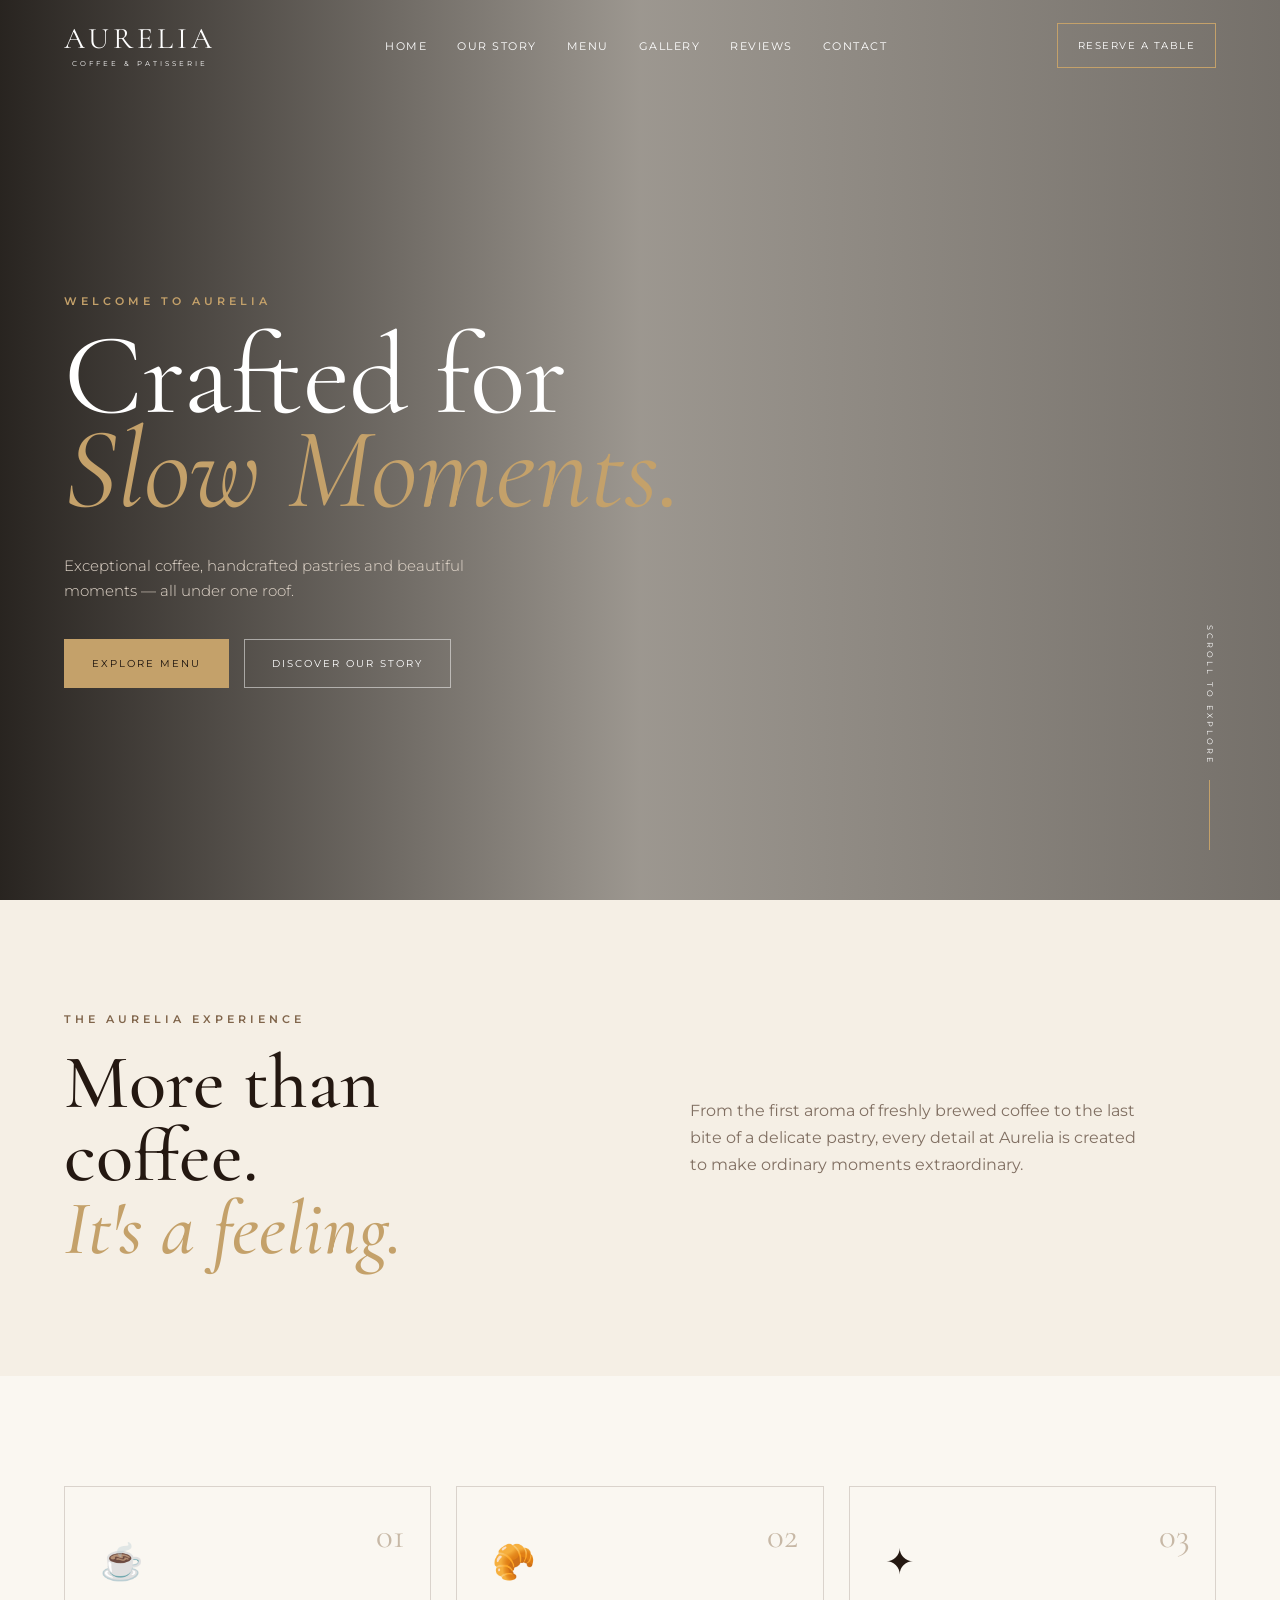
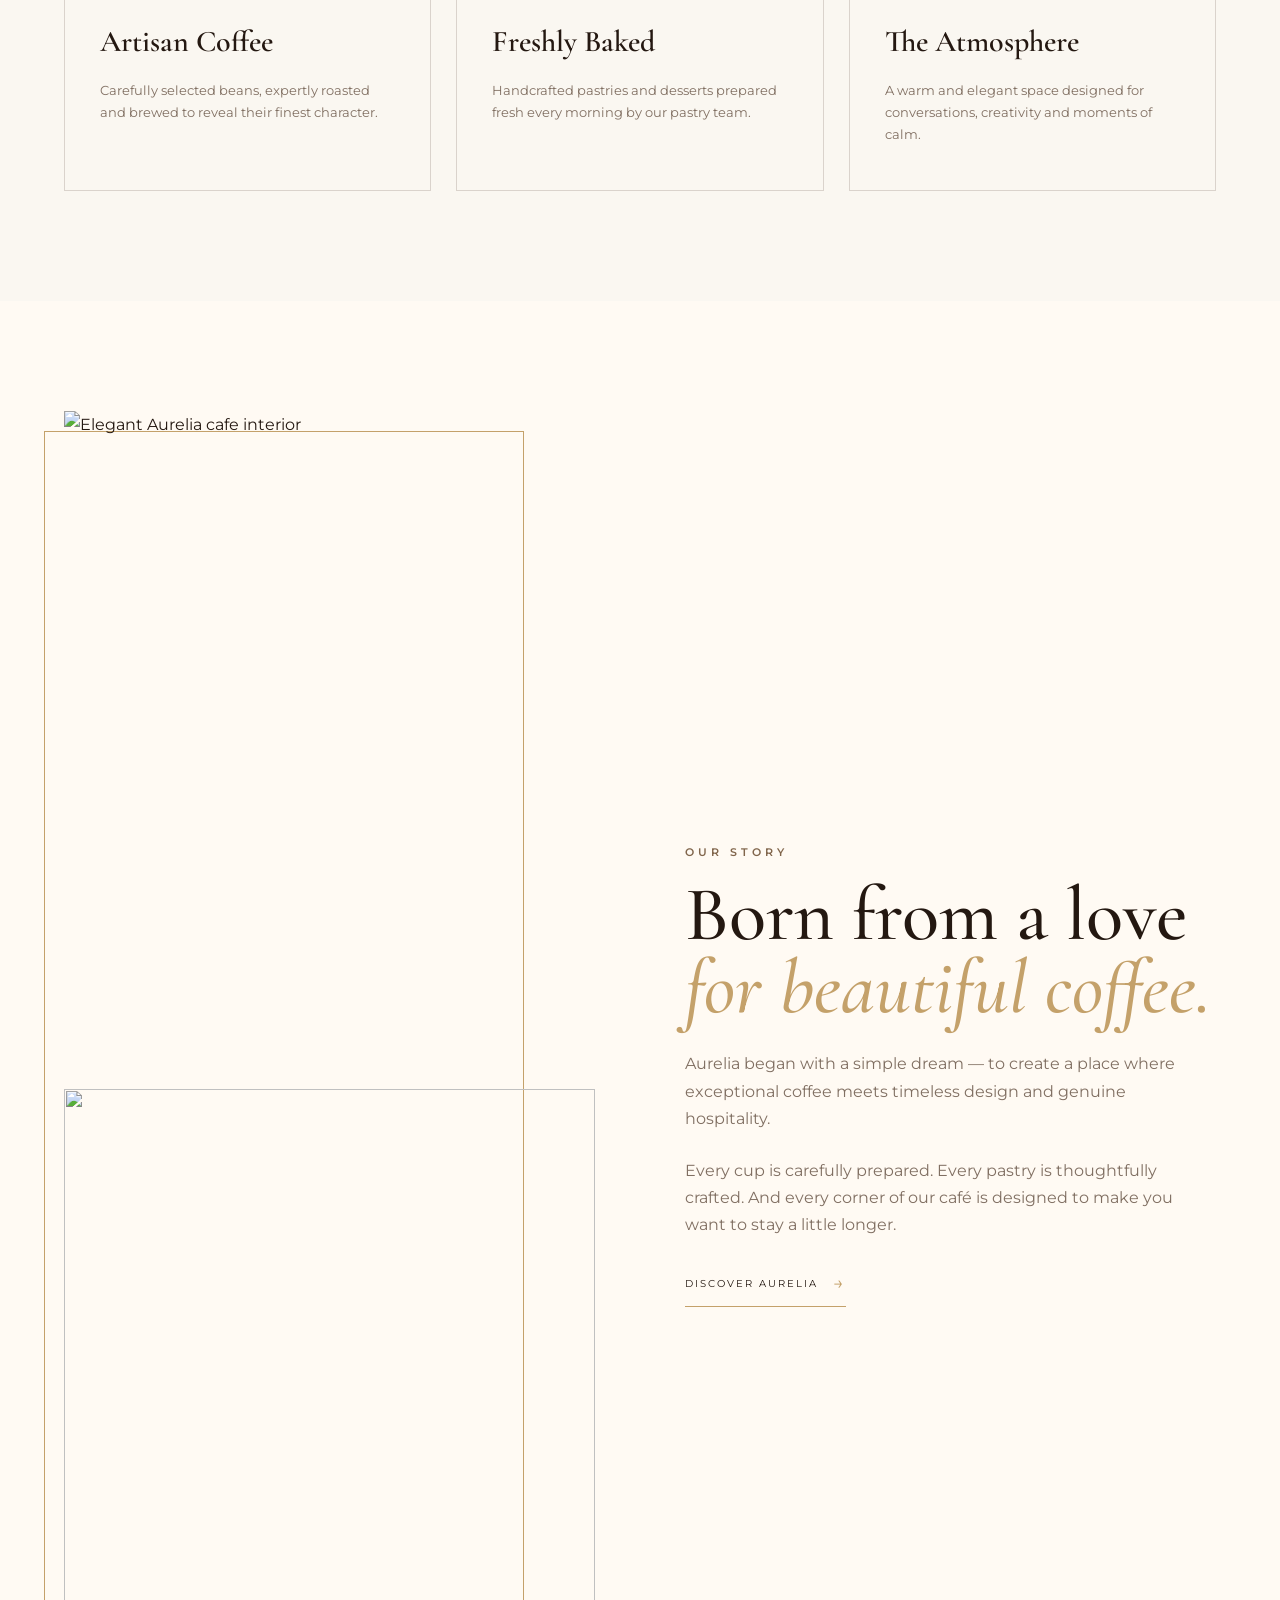
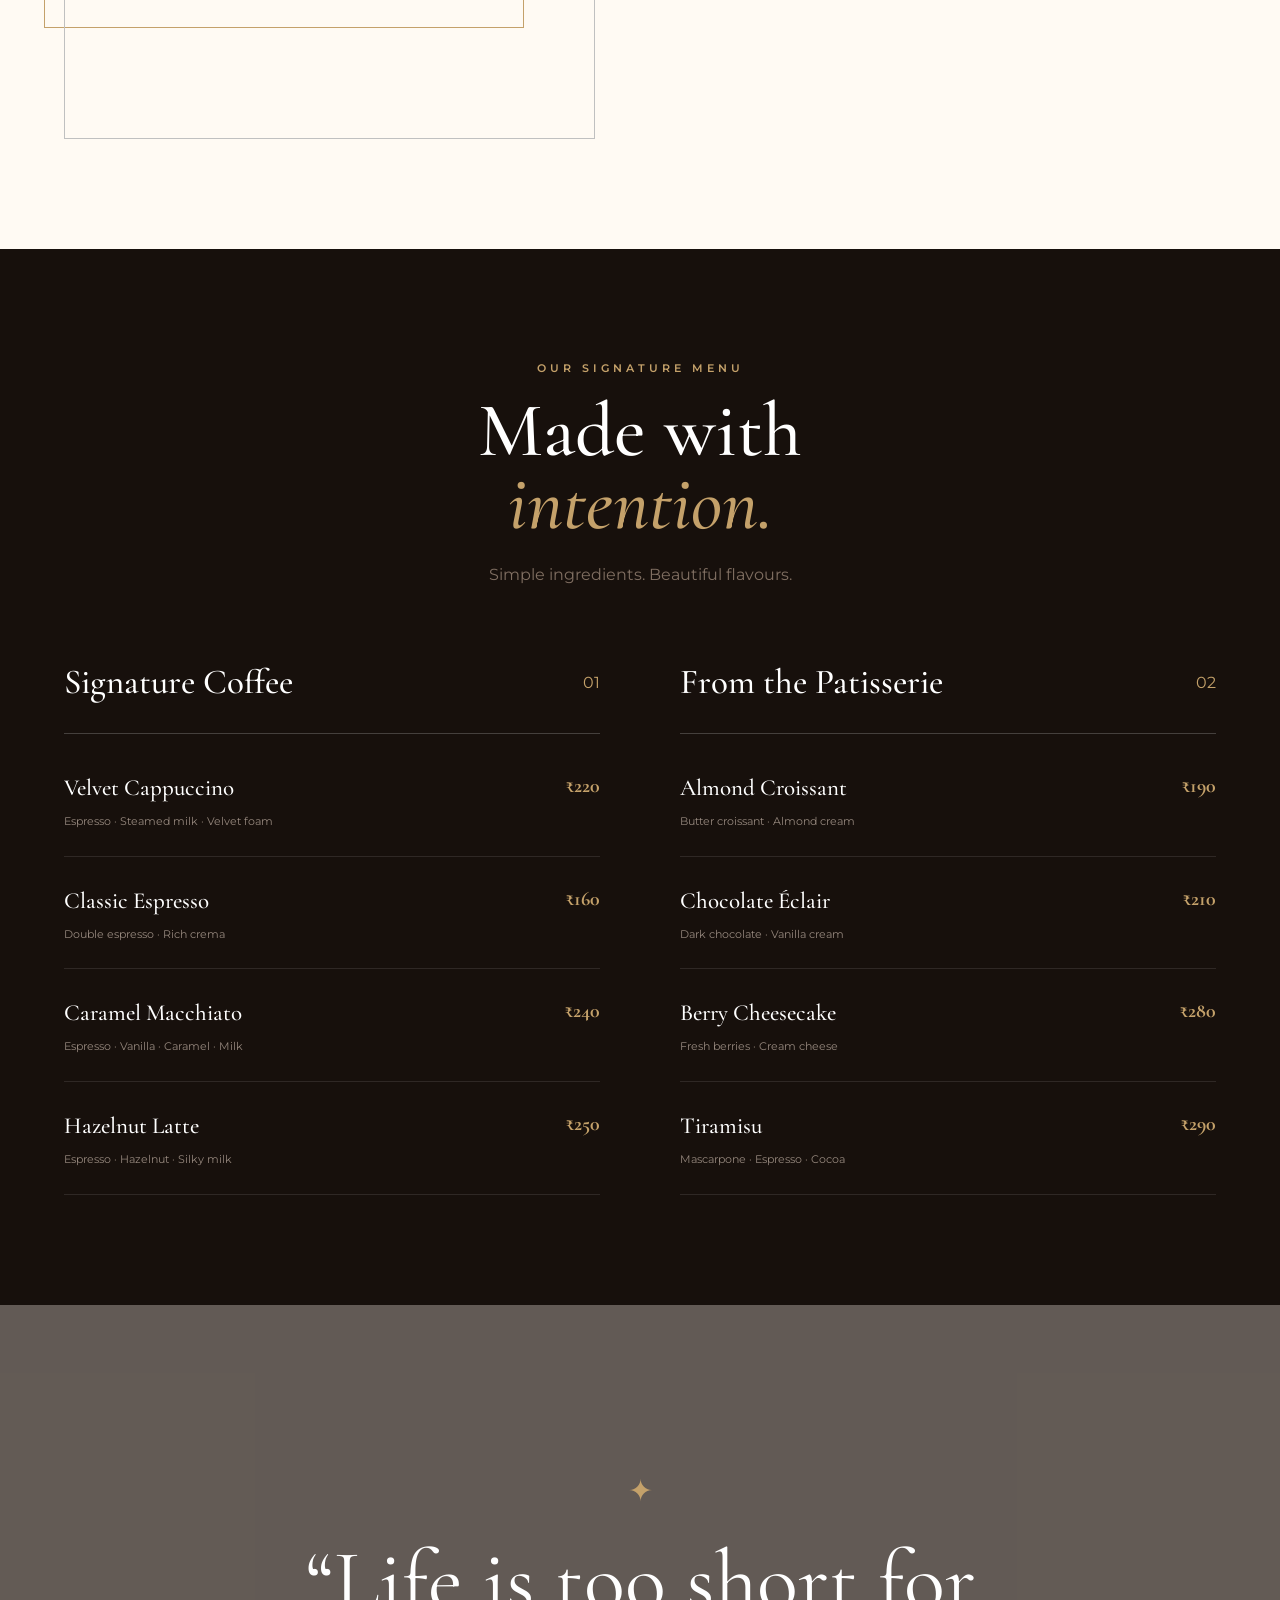
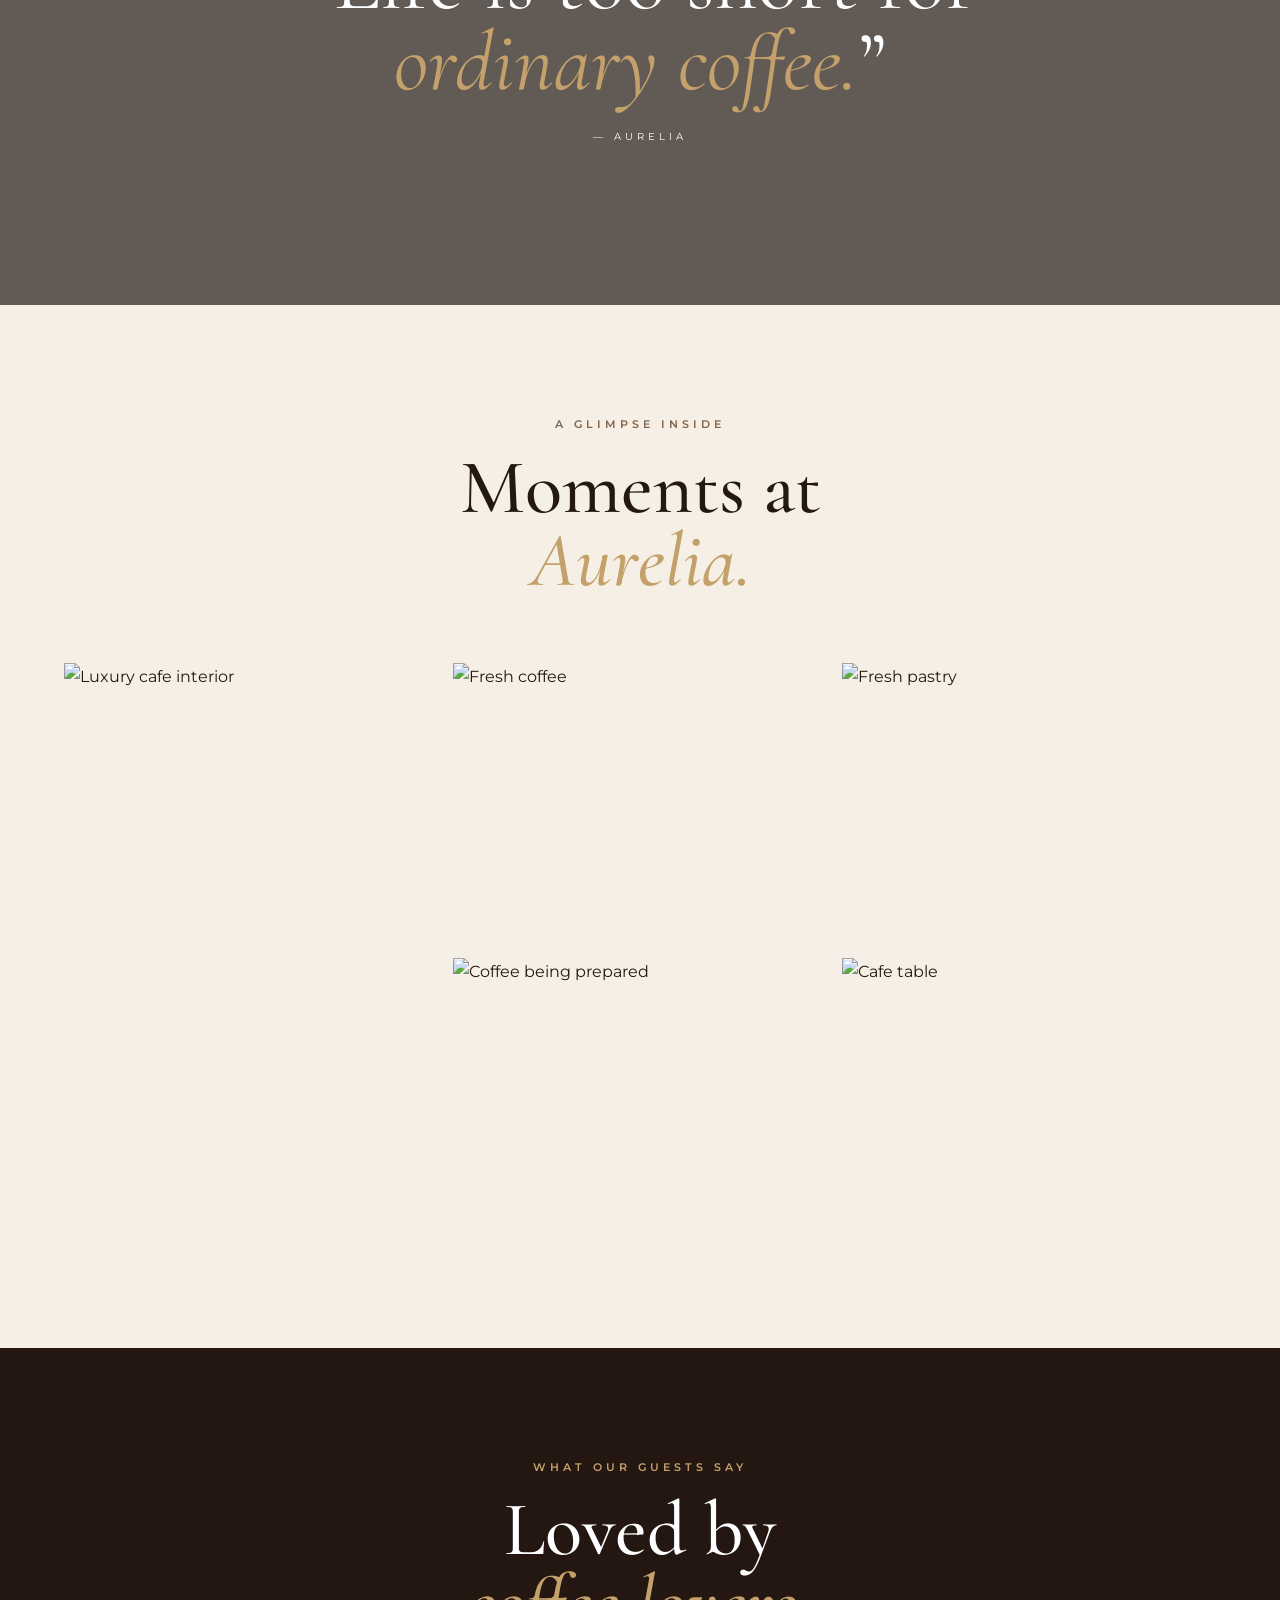
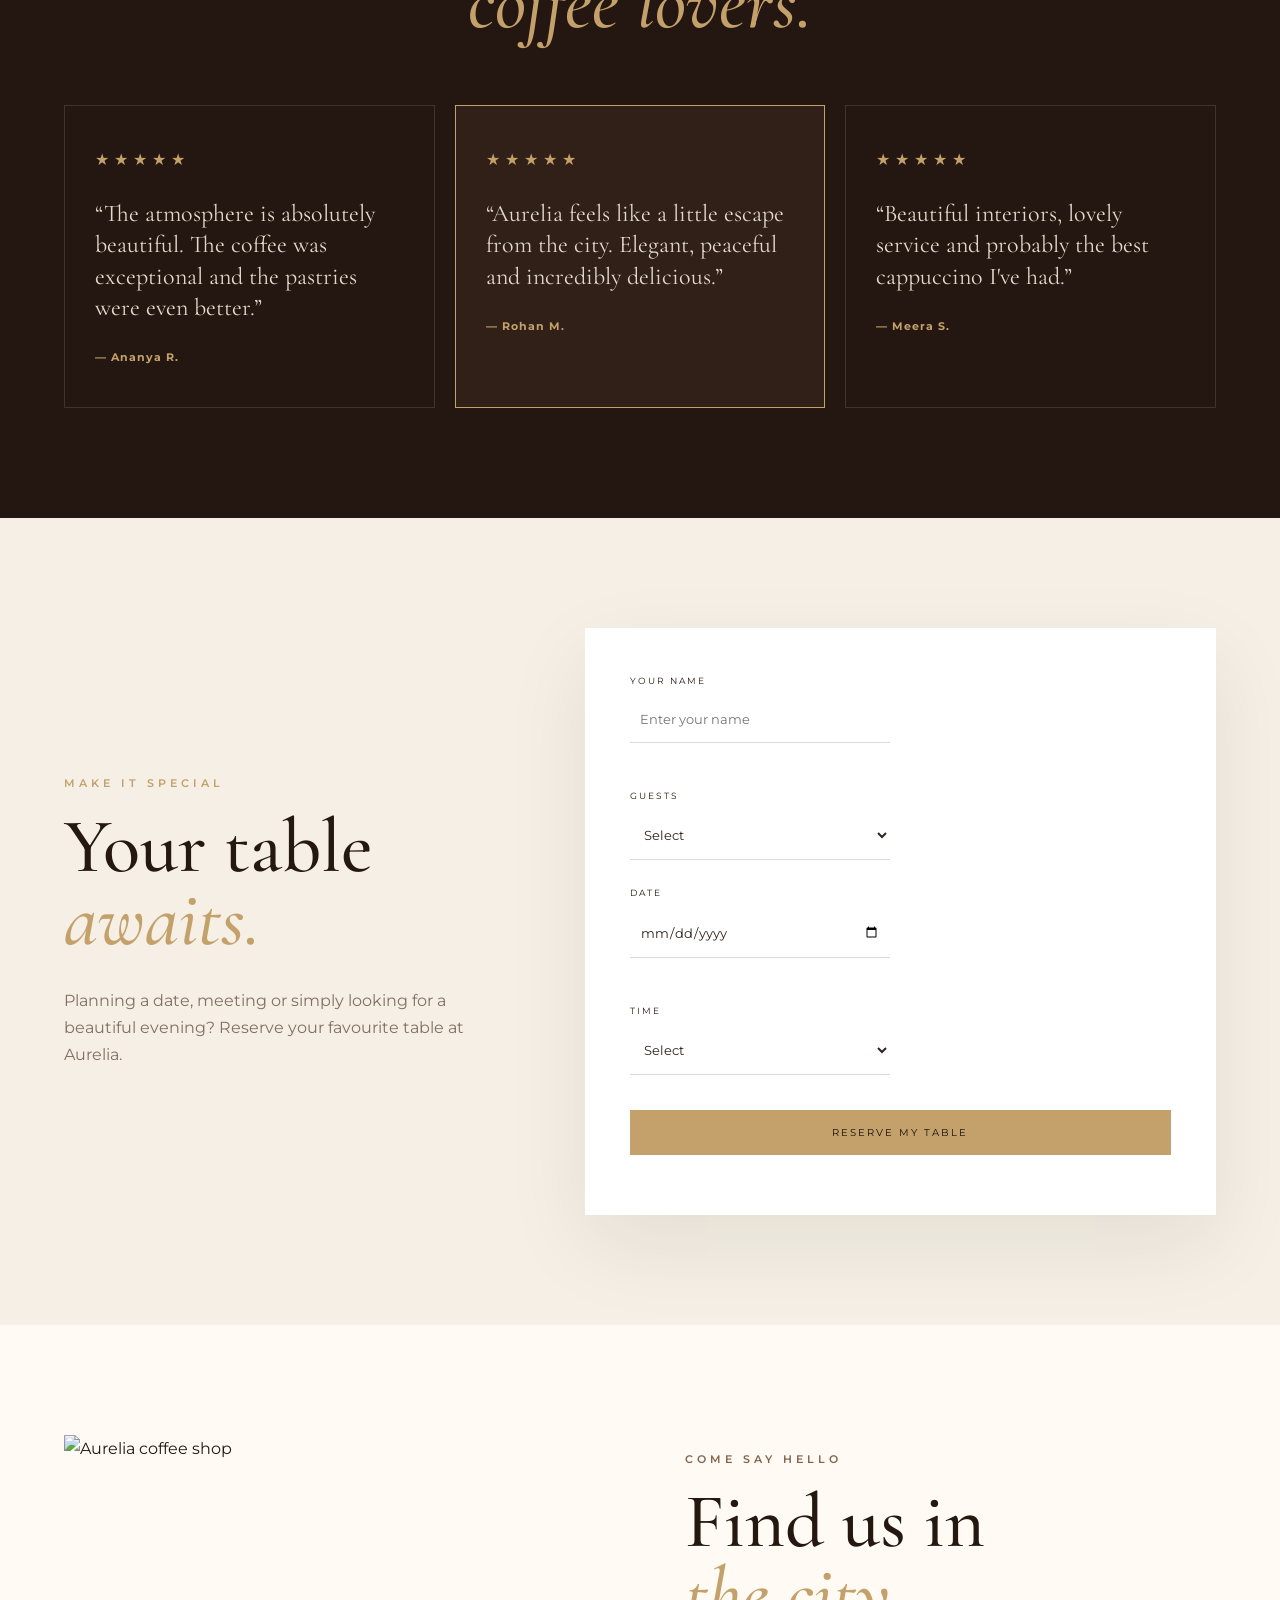
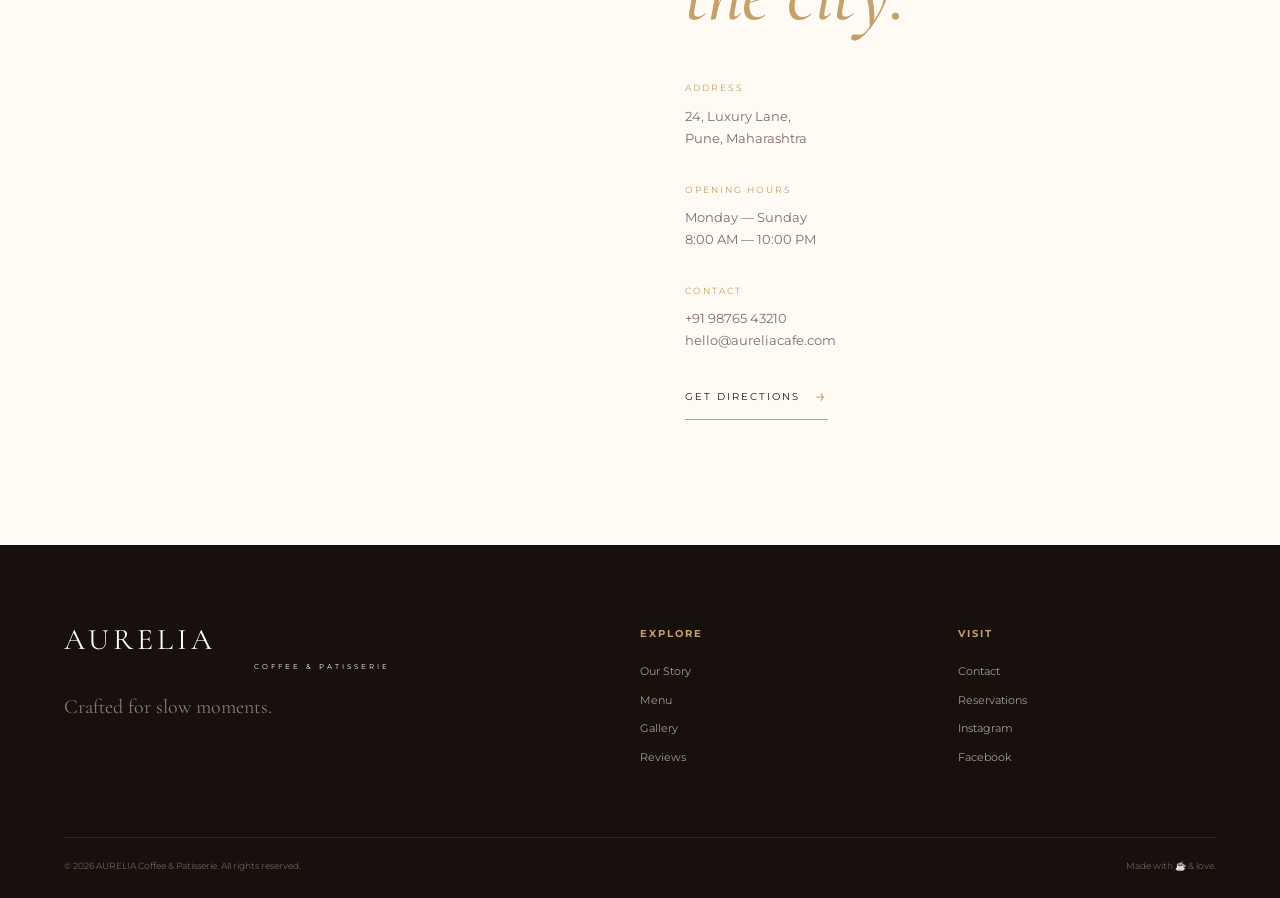
==== index.html @ b306f487 "Add files via upload" ====
<!DOCTYPE html>
<html lang="en">

<head>
    <meta charset="UTF-8">
    <meta name="viewport" content="width=device-width, initial-scale=1.0">

    <meta name="description"
        content="AURELIA Coffee & Patisserie - A luxurious destination for handcrafted coffee, pastries and unforgettable moments.">

    <title>AURELIA | Coffee & Patisserie</title>

    <!-- Google Fonts -->
    <link rel="preconnect" href="https://fonts.googleapis.com">
    <link rel="preconnect" href="https://fonts.gstatic.com" crossorigin>

    <link
        href="https://fonts.googleapis.com/css2?family=Cormorant+Garamond:wght@400;500;600;700&family=Montserrat:wght@300;400;500;600&display=swap"
        rel="stylesheet">

    <!-- CSS -->
    <link rel="stylesheet" href="style.css">
</head>

<body>

    <!-- ================= HEADER ================= -->

    <header class="header">

        <nav class="navbar container">

            <a href="#home" class="logo">
                AURELIA
                <span>COFFEE & PATISSERIE</span>
            </a>

            <button class="menu-toggle" aria-label="Open navigation menu">
                <span></span>
                <span></span>
                <span></span>
            </button>

            <ul class="nav-links">
                <li><a href="#home">Home</a></li>
                <li><a href="#about">Our Story</a></li>
                <li><a href="#menu">Menu</a></li>
                <li><a href="#gallery">Gallery</a></li>
                <li><a href="#reviews">Reviews</a></li>
                <li><a href="#contact">Contact</a></li>
            </ul>

            <a href="#reservation" class="nav-button">
                Reserve a Table
            </a>

        </nav>

    </header>


    <!-- ================= MAIN ================= -->

    <main>

        <!-- ================= HERO ================= -->

        <section class="hero" id="home">

            <div class="hero-overlay"></div>

            <div class="hero-content container">

                <p class="eyebrow">WELCOME TO AURELIA</p>

                <h1>
                    Crafted for
                    <span>Slow Moments.</span>
                </h1>

                <p class="hero-text">
                    Exceptional coffee, handcrafted pastries and
                    beautiful moments — all under one roof.
                </p>

                <div class="hero-buttons">

                    <a href="#menu" class="primary-button">
                        Explore Menu
                    </a>

                    <a href="#about" class="secondary-button">
                        Discover Our Story
                    </a>

                </div>

            </div>

            <div class="scroll-indicator">
                <span>SCROLL TO EXPLORE</span>
                <div></div>
            </div>

        </section>


        <!-- ================= INTRO ================= -->

        <section class="intro section">

            <div class="container intro-content">

                <div>
                    <p class="eyebrow dark">THE AURELIA EXPERIENCE</p>

                    <h2>
                        More than coffee.
                        <span>It's a feeling.</span>
                    </h2>
                </div>

                <p class="intro-description">
                    From the first aroma of freshly brewed coffee to the
                    last bite of a delicate pastry, every detail at Aurelia
                    is created to make ordinary moments extraordinary.
                </p>

            </div>

        </section>


        <!-- ================= FEATURES ================= -->

        <section class="features section">

            <div class="container feature-grid">

                <article class="feature-card reveal">

                    <div class="feature-number">01</div>

                    <div class="feature-icon">☕</div>

                    <h3>Artisan Coffee</h3>

                    <p>
                        Carefully selected beans, expertly roasted and
                        brewed to reveal their finest character.
                    </p>

                </article>


                <article class="feature-card reveal">

                    <div class="feature-number">02</div>

                    <div class="feature-icon">🥐</div>

                    <h3>Freshly Baked</h3>

                    <p>
                        Handcrafted pastries and desserts prepared
                        fresh every morning by our pastry team.
                    </p>

                </article>


                <article class="feature-card reveal">

                    <div class="feature-number">03</div>

                    <div class="feature-icon">✦</div>

                    <h3>The Atmosphere</h3>

                    <p>
                        A warm and elegant space designed for conversations,
                        creativity and moments of calm.
                    </p>

                </article>

            </div>

        </section>


        <!-- ================= ABOUT ================= -->

        <section class="about section" id="about">

            <div class="container about-grid">

                <div class="about-image reveal">
                    <img src="images/ChatGPT Image Aug 29, 2026, 04_40_06 PM.png" width="300"
                        alt="Elegant Aurelia cafe interior"><br>
                        
                        <img src="images/aurelia2.png" width="300"/>
                </div>

                <div class="about-content reveal">

                    <p class="eyebrow dark">
                        OUR STORY
                    </p>

                    <h2>
                        Born from a love
                        <span>for beautiful coffee.</span>
                    </h2>

                    <p>
                        Aurelia began with a simple dream — to create a
                        place where exceptional coffee meets timeless
                        design and genuine hospitality.
                    </p>

                    <p>
                        Every cup is carefully prepared. Every pastry is
                        thoughtfully crafted. And every corner of our café
                        is designed to make you want to stay a little longer.
                    </p>

                    <a href="#contact" class="text-link">
                        Discover Aurelia
                        <span>→</span>
                    </a>

                </div>

            </div>

        </section>


        <!-- ================= MENU ================= -->

        <section class="menu-section section" id="menu">

            <div class="container">

                <div class="section-heading reveal">

                    <p class="eyebrow">OUR SIGNATURE MENU</p>

                    <h2>
                        Made with
                        <span>intention.</span>
                    </h2>

                    <p>
                        Simple ingredients. Beautiful flavours.
                    </p>

                </div>


                <div class="menu-grid">

                    <!-- Coffee -->

                    <div class="menu-category reveal">

                        <div class="category-heading">
                            <h3>Signature Coffee</h3>
                            <span>01</span>
                        </div>

                        <article class="menu-item">
                            <div>
                                <h4>Velvet Cappuccino</h4>
                                <p>Espresso · Steamed milk · Velvet foam</p>
                            </div>
                            <strong>₹220</strong>
                        </article>

                        <article class="menu-item">
                            <div>
                                <h4>Classic Espresso</h4>
                                <p>Double espresso · Rich crema</p>
                            </div>
                            <strong>₹160</strong>
                        </article>

                        <article class="menu-item">
                            <div>
                                <h4>Caramel Macchiato</h4>
                                <p>Espresso · Vanilla · Caramel · Milk</p>
                            </div>
                            <strong>₹240</strong>
                        </article>

                        <article class="menu-item">
                            <div>
                                <h4>Hazelnut Latte</h4>
                                <p>Espresso · Hazelnut · Silky milk</p>
                            </div>
                            <strong>₹250</strong>
                        </article>

                    </div>


                    <!-- Pastries -->

                    <div class="menu-category reveal">

                        <div class="category-heading">
                            <h3>From the Patisserie</h3>
                            <span>02</span>
                        </div>

                        <article class="menu-item">
                            <div>
                                <h4>Almond Croissant</h4>
                                <p>Butter croissant · Almond cream</p>
                            </div>
                            <strong>₹190</strong>
                        </article>

                        <article class="menu-item">
                            <div>
                                <h4>Chocolate Éclair</h4>
                                <p>Dark chocolate · Vanilla cream</p>
                            </div>
                            <strong>₹210</strong>
                        </article>

                        <article class="menu-item">
                            <div>
                                <h4>Berry Cheesecake</h4>
                                <p>Fresh berries · Cream cheese</p>
                            </div>
                            <strong>₹280</strong>
                        </article>

                        <article class="menu-item">
                            <div>
                                <h4>Tiramisu</h4>
                                <p>Mascarpone · Espresso · Cocoa</p>
                            </div>
                            <strong>₹290</strong>
                        </article>

                    </div>

                </div>

            </div>

        </section>


        <!-- ================= QUOTE ================= -->

        <section class="quote-section">

            <div class="quote-overlay"></div>

            <div class="container quote-content reveal">

                <span>✦</span>

                <blockquote>
                    “Life is too short for
                    <em>ordinary coffee.</em>”
                </blockquote>

                <p>— AURELIA</p>

            </div>

        </section>


        <!-- ================= GALLERY ================= -->

        <section class="gallery section" id="gallery">

            <div class="container">

                <div class="section-heading reveal">

                    <p class="eyebrow dark">A GLIMPSE INSIDE</p>

                    <h2>
                        Moments at
                        <span>Aurelia.</span>
                    </h2>

                </div>


                <div class="gallery-grid">

                    <figure class="gallery-item gallery-large reveal">
                        <img src="images/galley1.jpg" width="400"
                            alt="Luxury cafe interior">
                        <figcaption>Coffee & Conversations</figcaption>
                    </figure>


                    <figure class="gallery-item reveal">
                        <img src="images/gallery3.jpg" width="400"
                             alt="Fresh coffee">
                        <figcaption>Freshly Brewed</figcaption>
                    </figure>


                    <figure class="gallery-item reveal">
                        <img src="images/pastries2.jpg" width="400"
                            alt="Fresh pastry">
                        <figcaption>Handcrafted Pastries</figcaption>
                    </figure>


                    <figure class="gallery-item reveal">
                        <img src="images/coffe3.jpg" width="400"
                            alt="Coffee being prepared">
                        <figcaption>The Art of Coffee</figcaption>
                    </figure>


                    <figure class="gallery-item reveal">
                        <img src="images/cafe table.jpg" width="400"
                            alt="Cafe table">
                        <figcaption>Slow Mornings</figcaption>
                    </figure>

                </div>

            </div>

        </section>


        <!-- ================= REVIEWS ================= -->

        <section class="reviews section" id="reviews">

            <div class="container">

                <div class="section-heading reveal">

                    <p class="eyebrow">WHAT OUR GUESTS SAY</p>

                    <h2>
                        Loved by
                        <span>coffee lovers.</span>
                    </h2>

                </div>


                <div class="reviews-grid">

                    <article class="review-card reveal">

                        <div class="stars">★★★★★</div>

                        <p>
                            “The atmosphere is absolutely beautiful.
                            The coffee was exceptional and the pastries
                            were even better.”
                        </p>

                        <h4>— Ananya R.</h4>

                    </article>


                    <article class="review-card featured-review reveal">

                        <div class="stars">★★★★★</div>

                        <p>
                            “Aurelia feels like a little escape from the
                            city. Elegant, peaceful and incredibly delicious.”
                        </p>

                        <h4>— Rohan M.</h4>

                    </article>


                    <article class="review-card reveal">

                        <div class="stars">★★★★★</div>

                        <p>
                            “Beautiful interiors, lovely service and
                            probably the best cappuccino I've had.”
                        </p>

                        <h4>— Meera S.</h4>

                    </article>

                </div>

            </div>

        </section>


        <!-- ================= RESERVATION ================= -->

        <section class="reservation section" id="reservation">

            <div class="container reservation-grid">

                <div class="reservation-content reveal">

                    <p class="eyebrow">MAKE IT SPECIAL</p>

                    <h2>
                        Your table
                        <span>awaits.</span>
                    </h2>

                    <p>
                        Planning a date, meeting or simply looking for
                        a beautiful evening? Reserve your favourite table
                        at Aurelia.
                    </p>

                </div>


                <form class="reservation-form reveal" id="reservationForm">

                    <div class="form-row">

                        <div class="form-group">
                            <label for="name">Your Name</label>
                            <input type="text" id="name" name="name"
                                placeholder="Enter your name" required>
                        </div><br>

                        <div class="form-group">
                            <label for="guests">Guests</label>

                            <select id="guests" name="guests" required>
                                <option value="">Select</option>
                                <option>1 Guest</option>
                                <option>2 Guests</option>
                                <option>3 Guests</option>
                                <option>4 Guests</option>
                                <option>5+ Guests</option>
                            </select>
                        </div><br>

                    </div>


                    <div class="form-row">

                        <div class="form-group">
                            <label for="date">Date</label>
                            <input type="date" id="date" name="date" required>
                        </div><br>

                        <div class="form-group">
                            <label for="time">Time</label>

                            <select id="time" name="time" required>
                                <option value="">Select</option>
                                <option>10:00 AM</option>
                                <option>12:00 PM</option>
                                <option>2:00 PM</option>
                                <option>4:00 PM</option>
                                <option>6:00 PM</option>
                                <option>8:00 PM</option>
                            </select>
                        </div><br>

                    </div>


                    <button type="submit" class="primary-button form-button">
                        Reserve My Table
                    </button>

                    <p class="form-message" id="formMessage"></p>

                </form>

            </div>

        </section>


        <!-- ================= CONTACT ================= -->

        <section class="contact section" id="contact">

            <div class="container contact-grid">

                <div class="contact-image reveal">

                    <img src="images/Aurelia caffe.png" width="1100"
                        alt="Aurelia coffee shop">

                </div>


                <div class="contact-content reveal">

                    <p class="eyebrow dark">COME SAY HELLO</p>

                    <h2>
                        Find us in
                        <span>the city.</span>
                    </h2>


                    <div class="contact-details">

                        <div>
                            <small>ADDRESS</small>
                            <p>24, Luxury Lane,<br>Pune, Maharashtra</p>
                        </div>

                        <div>
                            <small>OPENING HOURS</small>
                            <p>
                                Monday — Sunday<br>
                                8:00 AM — 10:00 PM
                            </p>
                        </div>

                        <div>
                            <small>CONTACT</small>
                            <p>
                                +91 98765 43210<br>
                                hello@aureliacafe.com
                            </p>
                        </div>

                    </div>


                    <a href="#" class="text-link">
                        Get Directions
                        <span>→</span>
                    </a>

                </div>

            </div>

        </section>

    </main>


    <!-- ================= FOOTER ================= -->

    <footer class="footer">

        <div class="container footer-grid">

            <div class="footer-brand">

                <a href="#home" class="logo">
                    AURELIA
                    <span>COFFEE & PATISSERIE</span>
                </a>

                <p>
                    Crafted for slow moments.
                </p>

            </div>


            <div class="footer-links">

                <h4>Explore</h4>

                <a href="#about">Our Story</a>
                <a href="#menu">Menu</a>
                <a href="#gallery">Gallery</a>
                <a href="#reviews">Reviews</a>

            </div>


            <div class="footer-links">

                <h4>Visit</h4>

                <a href="#contact">Contact</a>
                <a href="#reservation">Reservations</a>
                <a href="#">Instagram</a>
                <a href="#">Facebook</a>

            </div>

        </div>


        <div class="footer-bottom container">

            <p>
                © 2026 AURELIA Coffee & Patisserie. All rights reserved.
            </p>

            <p>
                Made with ☕ & love.
            </p>

        </div>

    </footer>


    <!-- ================= JAVASCRIPT ================= -->

    <script src="script.js"></script>

</body>

</html>
---- style.css ----
/* =========================================
   AURELIA CAFE
   PREMIUM LUXURY STYLES
========================================= */


/* ---------- RESET ---------- */

* {
    margin: 0;
    padding: 0;
    box-sizing: border-box;
}

html {
    scroll-behavior: smooth;
}

body {
    font-family: "Montserrat", sans-serif;
    background: #f5efe5;
    color: #241811;
    line-height: 1.7;
    overflow-x: hidden;
}

img {
    width: 100%;
    display: block;
}

a {
    text-decoration: none;
    color: inherit;
}

button,
input,
select {
    font-family: inherit;
}


/* ---------- VARIABLES ---------- */

:root {
    --dark: #17100c;
    --dark-brown: #291b14;
    --brown: #493025;
    --gold: #c4a16a;
    --cream: #f5efe5;
    --light: #faf7f1;
    --text: #30231c;
    --muted: #806f62;
    --border: rgba(73, 48, 37, 0.18);

    --serif: "Cormorant Garamond", serif;
}


/* ---------- COMMON ---------- */

.container {
    width: min(1180px, 90%);
    margin: auto;
}

.section {
    padding: 110px 0;
}

.eyebrow {
    color: var(--gold);
    font-size: 11px;
    font-weight: 600;
    letter-spacing: 4px;
    margin-bottom: 18px;
}

.eyebrow.dark {
    color: #80654b;
}

.section-heading {
    text-align: center;
    max-width: 650px;
    margin: 0 auto 65px;
}

.section-heading h2,
.about-content h2,
.reservation-content h2,
.contact-content h2,
.intro h2 {
    font-family: var(--serif);
    font-size: clamp(48px, 6vw, 78px);
    font-weight: 500;
    line-height: 0.95;
}

.section-heading h2 span,
.about-content h2 span,
.reservation-content h2 span,
.contact-content h2 span,
.intro h2 span {
    display: block;
    font-style: italic;
    color: var(--gold);
}

.section-heading > p:last-child {
    margin-top: 20px;
    color: var(--muted);
}


/* =========================================
   HEADER
========================================= */

.header {
    position: fixed;
    top: 0;
    left: 0;
    width: 100%;
    z-index: 1000;
    transition: 0.4s ease;
}

.header.scrolled {
    background: rgba(23, 16, 12, 0.96);
    backdrop-filter: blur(15px);
}

.navbar {
    min-height: 90px;
    display: flex;
    align-items: center;
    justify-content: space-between;
}

.logo {
    color: #fff;
    font-family: var(--serif);
    font-size: 30px;
    letter-spacing: 4px;
    line-height: 1;
}

.logo span {
    display: block;
    font-family: "Montserrat", sans-serif;
    font-size: 7px;
    letter-spacing: 3px;
    margin-top: 6px;
    text-align: center;
}

.nav-links {
    display: flex;
    gap: 30px;
    list-style: none;
}

.nav-links a {
    color: #fff;
    font-size: 11px;
    text-transform: uppercase;
    letter-spacing: 1.5px;
    position: relative;
}

.nav-links a::after {
    content: "";
    position: absolute;
    left: 0;
    bottom: -7px;
    width: 0;
    height: 1px;
    background: var(--gold);
    transition: 0.3s;
}

.nav-links a:hover::after {
    width: 100%;
}

.nav-button {
    border: 1px solid var(--gold);
    color: #fff;
    padding: 13px 20px;
    font-size: 10px;
    text-transform: uppercase;
    letter-spacing: 1.5px;
    transition: 0.3s;
}

.nav-button:hover {
    background: var(--gold);
    color: var(--dark);
}

.menu-toggle {
    display: none;
    background: none;
    border: none;
    cursor: pointer;
}

.menu-toggle span {
    display: block;
    width: 28px;
    height: 1px;
    background: #fff;
    margin: 6px;
}


/* =========================================
   HERO
========================================= */

.hero {
    min-height: 100vh;
    position: relative;
    display: flex;
    align-items: center;
    background:
        url("https://images.unsplash.com/photo-1495474472287-4d71bcdd2085?auto=format&fit=crop&w=2000&q=90")
        center / cover;
    color: #fff;
}

.hero-overlay {
    position: absolute;
    inset: 0;
    background:
        linear-gradient(
            90deg,
            rgba(12, 8, 5, 0.88),
            rgba(12, 8, 5, 0.38),
            rgba(12, 8, 5, 0.55)
        );
}

.hero-content {
    position: relative;
    z-index: 2;
    padding-top: 80px;
}

.hero h1 {
    font-family: var(--serif);
    font-size: clamp(65px, 9vw, 125px);
    font-weight: 400;
    line-height: 0.82;
    max-width: 800px;
}

.hero h1 span {
    display: block;
    color: var(--gold);
    font-style: italic;
}

.hero-text {
    max-width: 450px;
    margin: 35px 0;
    color: #e4d9cd;
    font-size: 15px;
    font-weight: 300;
}

.hero-buttons {
    display: flex;
    gap: 15px;
}

.primary-button,
.secondary-button {
    display: inline-block;
    padding: 15px 27px;
    font-size: 10px;
    letter-spacing: 2px;
    text-transform: uppercase;
    transition: 0.3s;
}

.primary-button {
    background: var(--gold);
    color: var(--dark);
    border: 1px solid var(--gold);
}

.primary-button:hover {
    background: transparent;
    color: #fff;
}

.secondary-button {
    border: 1px solid rgba(255, 255, 255, 0.5);
    color: #fff;
}

.secondary-button:hover {
    border-color: var(--gold);
    color: var(--gold);
}

.scroll-indicator {
    position: absolute;
    right: 5%;
    bottom: 50px;
    color: #fff;
    font-size: 8px;
    letter-spacing: 3px;
    writing-mode: vertical-rl;
    display: flex;
    align-items: center;
    gap: 15px;
}

.scroll-indicator div {
    width: 1px;
    height: 70px;
    background: var(--gold);
}


/* =========================================
   INTRO
========================================= */

.intro {
    background: var(--cream);
}

.intro-content {
    display: grid;
    grid-template-columns: 1fr 1fr;
    gap: 100px;
    align-items: center;
}

.intro-description {
    color: var(--muted);
    max-width: 450px;
}


/* =========================================
   FEATURES
========================================= */

.features {
    background: var(--light);
}

.feature-grid {
    display: grid;
    grid-template-columns: repeat(3, 1fr);
    gap: 25px;
}

.feature-card {
    padding: 45px 35px;
    border: 1px solid var(--border);
    position: relative;
    transition: 0.4s;
}

.feature-card:hover {
    transform: translateY(-10px);
    background: #fff;
    box-shadow: 0 25px 60px rgba(40, 25, 15, 0.08);
}

.feature-number {
    position: absolute;
    right: 25px;
    top: 20px;
    color: #c7b8a6;
    font-family: var(--serif);
    font-size: 35px;
}

.feature-icon {
    font-size: 35px;
    margin-bottom: 25px;
}

.feature-card h3 {
    font-family: var(--serif);
    font-size: 30px;
    font-weight: 600;
    margin-bottom: 12px;
}

.feature-card p {
    color: var(--muted);
    font-size: 13px;
}


/* =========================================
   ABOUT
========================================= */

.about {
    background: #fffaf3;
}

.about-grid {
    display: grid;
    grid-template-columns: 1fr 1fr;
    gap: 90px;
    align-items: center;
}

.about-image {
    position: relative;
}

.about-image::before {
    content: "";
    position: absolute;
    width: 90%;
    height: 90%;
    border: 1px solid var(--gold);
    left: -20px;
    top: 20px;
    z-index: 0;
}

.about-image img {
    position: relative;
    z-index: 1;
    height: 650px;
    object-fit: cover;
}

.about-content > p:not(.eyebrow) {
    color: var(--muted);
    margin-top: 25px;
    max-width: 500px;
}

.text-link {
    display: inline-flex;
    gap: 15px;
    align-items: center;
    margin-top: 30px;
    font-size: 10px;
    text-transform: uppercase;
    letter-spacing: 2px;
    border-bottom: 1px solid var(--gold);
    padding-bottom: 7px;
}

.text-link span {
    color: var(--gold);
    font-size: 18px;
}


/* =========================================
   MENU
========================================= */

.menu-section {
    background: var(--dark);
    color: #fff;
}

.menu-grid {
    display: grid;
    grid-template-columns: 1fr 1fr;
    gap: 80px;
}

.category-heading {
    display: flex;
    justify-content: space-between;
    align-items: center;
    padding-bottom: 20px;
    border-bottom: 1px solid rgba(255, 255, 255, 0.2);
    margin-bottom: 10px;
}

.category-heading h3 {
    font-family: var(--serif);
    font-size: 35px;
    font-weight: 500;
}

.category-heading span {
    color: var(--gold);
}

.menu-item {
    display: flex;
    justify-content: space-between;
    gap: 30px;
    padding: 25px 0;
    border-bottom: 1px solid rgba(255, 255, 255, 0.1);
    transition: 0.3s;
}

.menu-item:hover {
    padding-left: 10px;
}

.menu-item h4 {
    font-family: var(--serif);
    font-size: 23px;
    font-weight: 500;
}

.menu-item p {
    color: #95877d;
    font-size: 11px;
    margin-top: 4px;
}

.menu-item strong {
    color: var(--gold);
    font-family: var(--serif);
    font-size: 20px;
    white-space: nowrap;
}


/* =========================================
   QUOTE
========================================= */

.quote-section {
    min-height: 600px;
    position: relative;
    display: grid;
    place-items: center;
    text-align: center;
    color: #fff;
    background:
        url("https://images.unsplash.com/photo-1498804103079-a6351b050096?auto=format&fit=crop&w=1800&q=85")
        center / cover fixed;
}

.quote-overlay {
    position: absolute;
    inset: 0;
    background: rgba(20, 12, 8, 0.65);
}

.quote-content {
    position: relative;
}

.quote-content > span {
    color: var(--gold);
    font-size: 30px;
}

blockquote {
    font-family: var(--serif);
    font-size: clamp(45px, 7vw, 85px);
    line-height: 0.95;
    max-width: 900px;
    margin: 25px auto;
}

blockquote em {
    color: var(--gold);
}

.quote-content p {
    font-size: 10px;
    letter-spacing: 4px;
}


/* =========================================
   GALLERY
========================================= */

.gallery {
    background: var(--cream);
}

.gallery-grid {
    display: grid;
    grid-template-columns: repeat(3, 1fr);
    grid-auto-rows: 280px;
    gap: 15px;
}

.gallery-item {
    position: relative;
    overflow: hidden;
    cursor: pointer;
}

.gallery-large {
    grid-row: span 2;
}

.gallery-item img {
    height: 100%;
    object-fit: cover;
    transition: transform 0.7s ease;
}

.gallery-item::after {
    content: "";
    position: absolute;
    inset: 0;
    background: linear-gradient(
        transparent,
        rgba(20, 12, 8, 0.8)
    );
    opacity: 0;
    transition: 0.4s;
}

.gallery-item figcaption {
    position: absolute;
    bottom: 25px;
    left: 25px;
    color: #fff;
    z-index: 2;
    font-family: var(--serif);
    font-size: 25px;
    transform: translateY(20px);
    opacity: 0;
    transition: 0.4s;
}

.gallery-item:hover img {
    transform: scale(1.08);
}

.gallery-item:hover::after,
.gallery-item:hover figcaption {
    opacity: 1;
}

.gallery-item:hover figcaption {
    transform: translateY(0);
}


/* =========================================
   REVIEWS
========================================= */

.reviews {
    background: #241711;
    color: #fff;
}

.reviews-grid {
    display: grid;
    grid-template-columns: repeat(3, 1fr);
    gap: 20px;
}

.review-card {
    padding: 40px 30px;
    border: 1px solid rgba(255, 255, 255, 0.12);
}

.featured-review {
    background: #302018;
    border-color: var(--gold);
}

.stars {
    color: var(--gold);
    letter-spacing: 5px;
    margin-bottom: 25px;
}

.review-card p {
    font-family: var(--serif);
    font-size: 24px;
    line-height: 1.3;
    color: #e3d8cc;
}

.review-card h4 {
    margin-top: 25px;
    color: var(--gold);
    font-size: 11px;
    letter-spacing: 1px;
}


/* =========================================
   RESERVATION
========================================= */

.reservation {
    background: var(--cream);
}

.reservation-grid {
    display: grid;
    grid-template-columns: 0.8fr 1.2fr;
    gap: 100px;
    align-items: center;
}

.reservation-content > p:last-child {
    color: var(--muted);
    margin-top: 30px;
    max-width: 450px;
}

.reservation-form {
    background: #fff;
    padding: 45px;
    box-shadow: 0 30px 80px rgba(45, 25, 10, 0.08);
}

.form-row {
    display: grid;
    grid-template-columns: 1fr 1fr;
    gap: 20px;
}

.form-group {
    margin-bottom: 25px;
}

.form-group label {
    display: block;
    font-size: 9px;
    text-transform: uppercase;
    letter-spacing: 2px;
    margin-bottom: 8px;
}

.form-group input,
.form-group select {
    width: 100%;
    padding: 15px 10px;
    border: none;
    border-bottom: 1px solid var(--border);
    background: transparent;
    outline: none;
    color: var(--text);
}

.form-group input:focus,
.form-group select:focus {
    border-color: var(--gold);
}

.form-button {
    width: 100%;
    cursor: pointer;
    margin-top: 10px;
}

.form-message {
    text-align: center;
    margin-top: 15px;
    font-size: 12px;
}


/* =========================================
   CONTACT
========================================= */

.contact {
    background: #fffaf3;
}

.contact-grid {
    display: grid;
    grid-template-columns: 1fr 1fr;
    gap: 90px;
    align-items: center;
}

.contact-image img {
    height: 600px;
    object-fit: cover;
}

.contact-details {
    margin-top: 40px;
    display: grid;
    gap: 25px;
}

.contact-details small {
    color: var(--gold);
    font-size: 9px;
    letter-spacing: 2px;
}

.contact-details p {
    color: var(--muted);
    font-size: 13px;
    margin-top: 5px;
}


/* =========================================
   FOOTER
========================================= */

.footer {
    background: var(--dark);
    color: #fff;
    padding: 80px 0 25px;
}

.footer-grid {
    display: grid;
    grid-template-columns: 2fr 1fr 1fr;
    gap: 60px;
    padding-bottom: 70px;
}

.footer-brand p {
    color: #897a70;
    margin-top: 20px;
    font-family: var(--serif);
    font-size: 20px;
}

.footer-links {
    display: flex;
    flex-direction: column;
    gap: 10px;
}

.footer-links h4 {
    color: var(--gold);
    font-size: 10px;
    letter-spacing: 2px;
    text-transform: uppercase;
    margin-bottom: 10px;
}

.footer-links a {
    color: #a69a91;
    font-size: 11px;
}

.footer-links a:hover {
    color: #fff;
}

.footer-bottom {
    border-top: 1px solid rgba(255, 255, 255, 0.1);
    padding-top: 20px;
    display: flex;
    justify-content: space-between;
    color: #6f625a;
    font-size: 9px;
}


/* =========================================
   SCROLL REVEAL
========================================= */

.reveal {
    opacity: 0;
    transform: translateY(35px);
    transition: opacity 0.8s ease, transform 0.8s ease;
}

.reveal.active {
    opacity: 1;
    transform: translateY(0);
}


/* =========================================
   RESPONSIVE
========================================= */

@media (max-width: 900px) {

    .nav-links,
    .nav-button {
        display: none;
    }

    .menu-toggle {
        display: block;
    }

    .nav-links.mobile-active {
        position: absolute;
        top: 90px;
        left: 0;
        width: 100%;
        background: var(--dark);
        display: flex;
        flex-direction: column;
        padding: 30px;
        gap: 20px;
    }

    .hero h1 {
        font-size: 75px;
    }

    .intro-content,
    .about-grid,
    .reservation-grid,
    .contact-grid {
        grid-template-columns: 1fr;
        gap: 50px;
    }

    .feature-grid,
    .reviews-grid {
        grid-template-columns: 1fr;
    }

    .menu-grid {
        grid-template-columns: 1fr;
        gap: 60px;
    }

    .gallery-grid {
        grid-template-columns: 1fr 1fr;
    }

    .gallery-large {
        grid-row: span 1;
    }

    .reservation-form {
        padding: 30px;
    }

    .footer-grid {
        grid-template-columns: 1fr 1fr;
    }

    .footer-brand {
        grid-column: 1 / -1;
    }

}


@media (max-width: 600px) {

    .section {
        padding: 75px 0;
    }

    .navbar {
        min-height: 75px;
    }

    .hero {
        min-height: 90vh;
    }

    .hero h1 {
        font-size: 58px;
    }

    .hero-buttons {
        flex-direction: column;
        width: 220px;
    }

    .scroll-indicator {
        display: none;
    }

    .about-image img,
    .contact-image img {
        height: 450px;
    }

    .gallery-grid {
        grid-template-columns: 1fr;
        grid-auto-rows: 300px;
    }

    .form-row {
        grid-template-columns: 1fr;
        gap: 0;
    }

    .footer-grid {
        grid-template-columns: 1fr;
    }

    .footer-brand {
        grid-column: auto;
    }

    .footer-bottom {
        flex-direction: column;
        gap: 10px;
    }

    blockquote {
        font-size: 48px;
    }

}
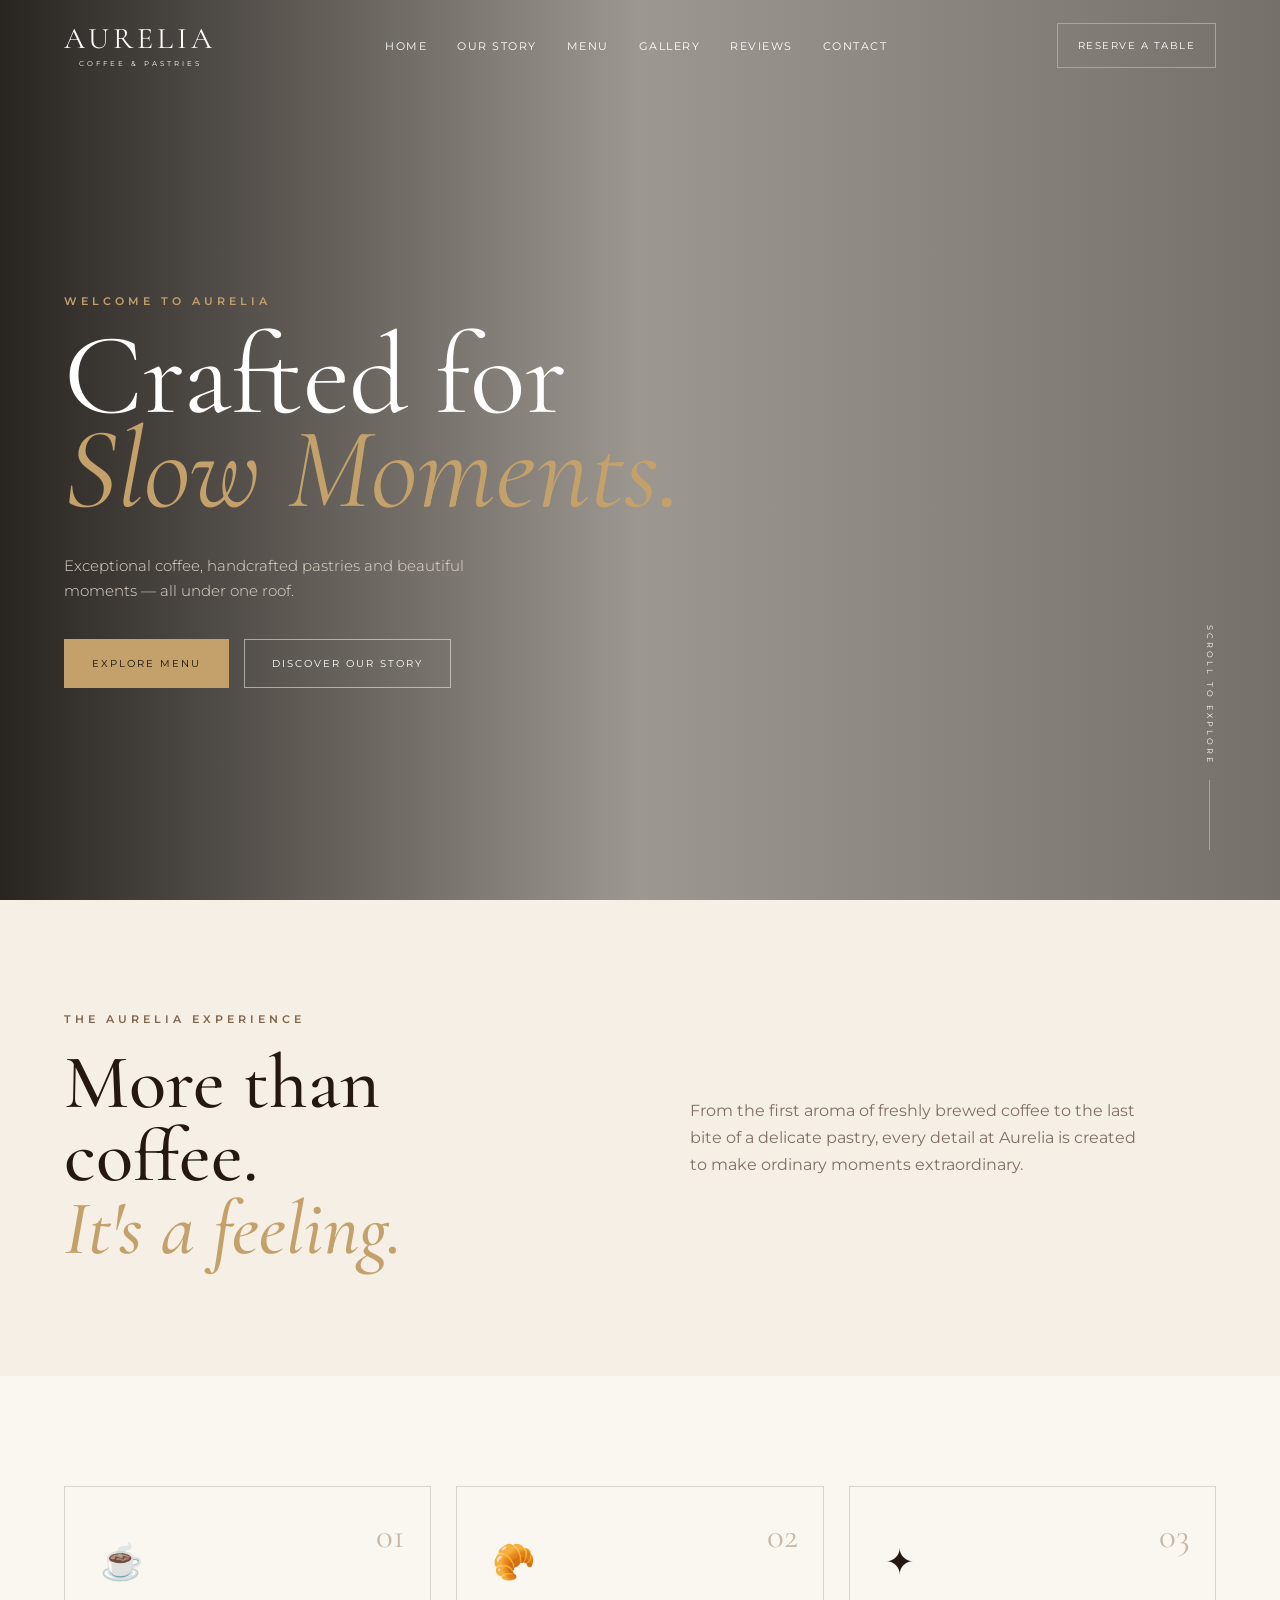
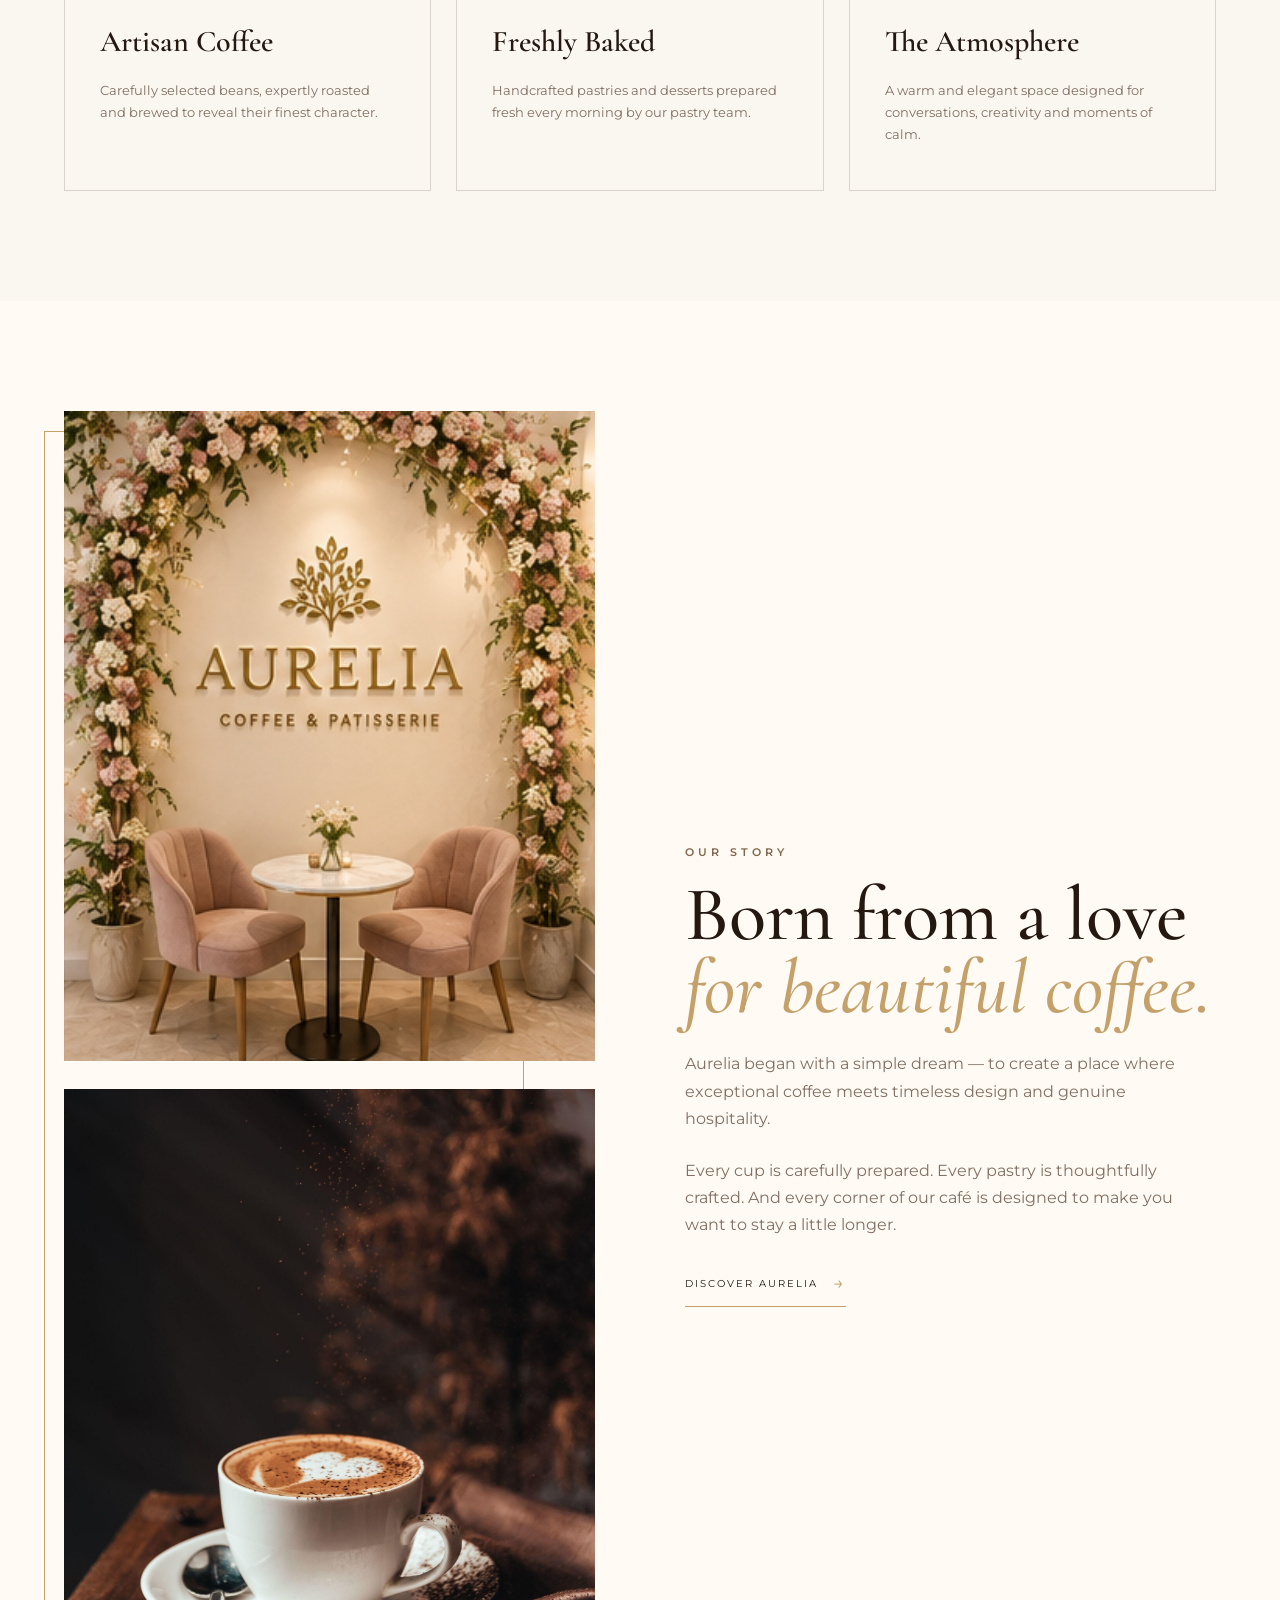
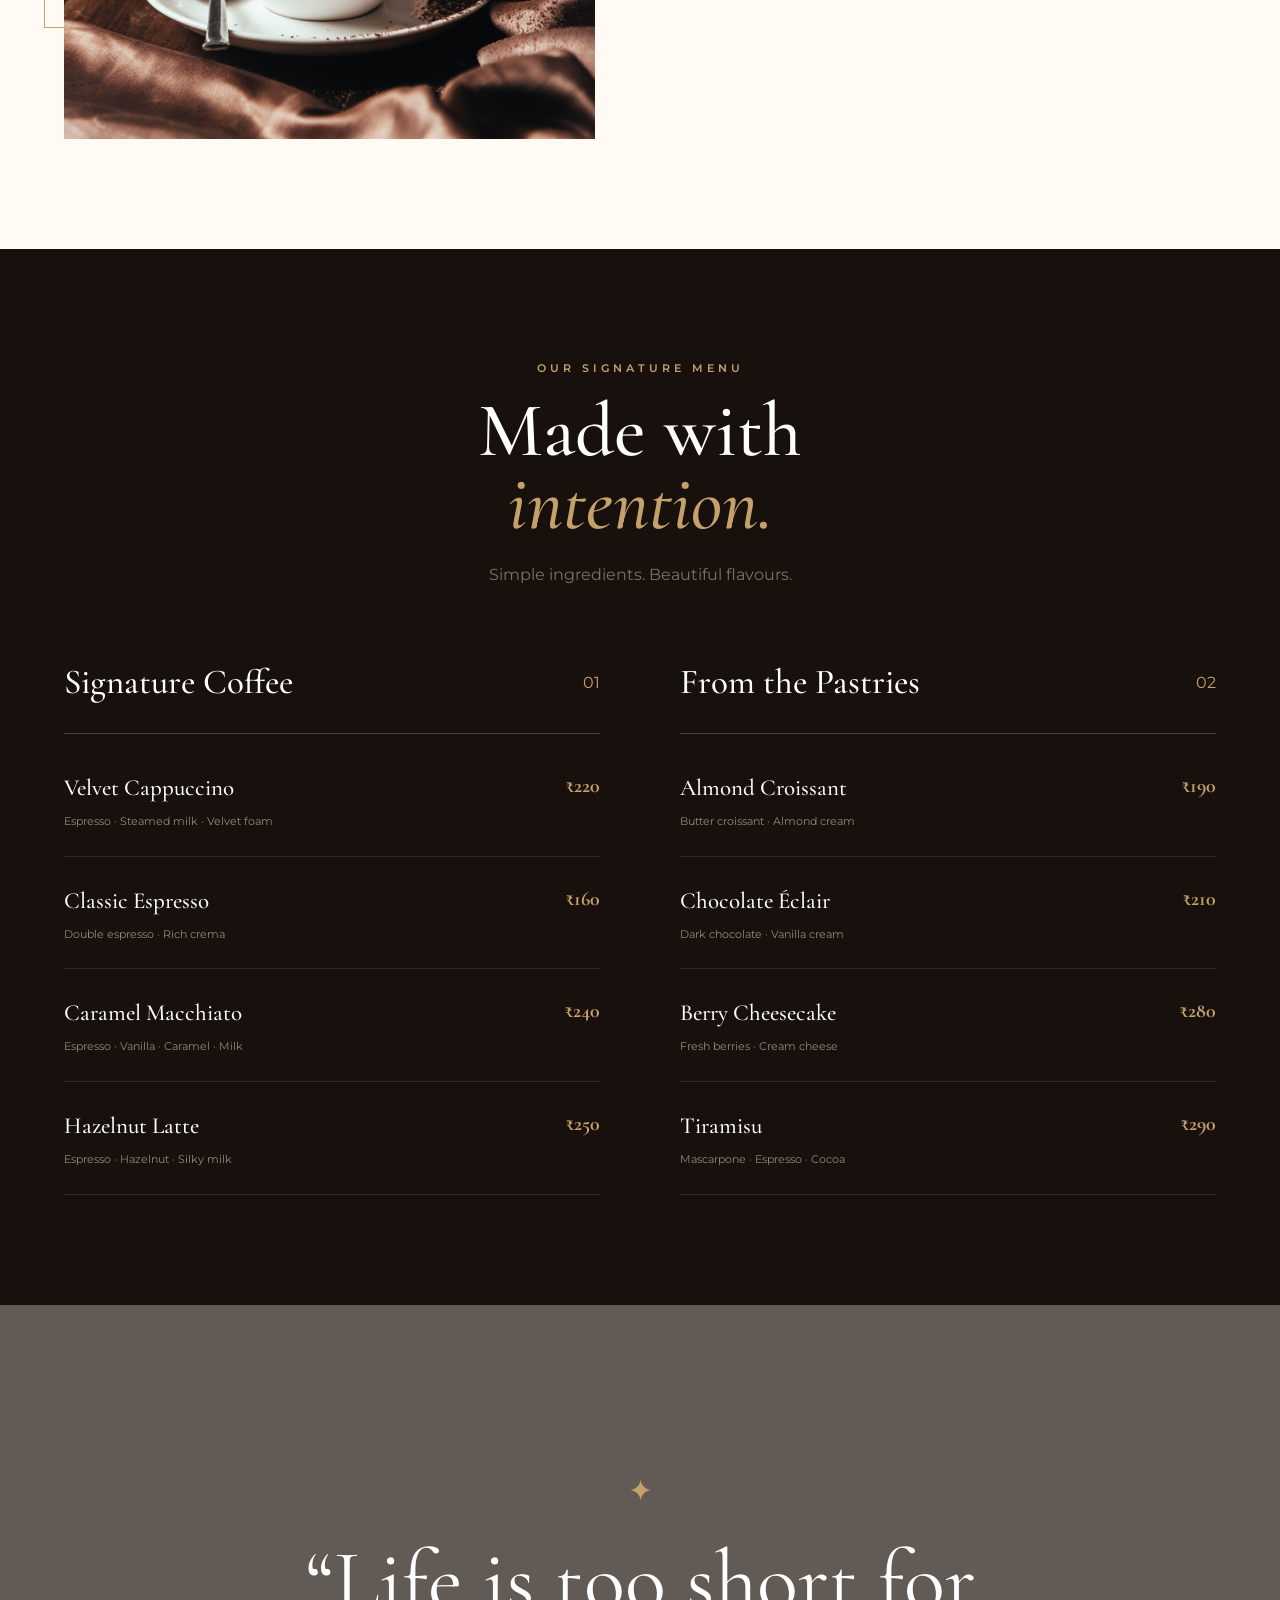
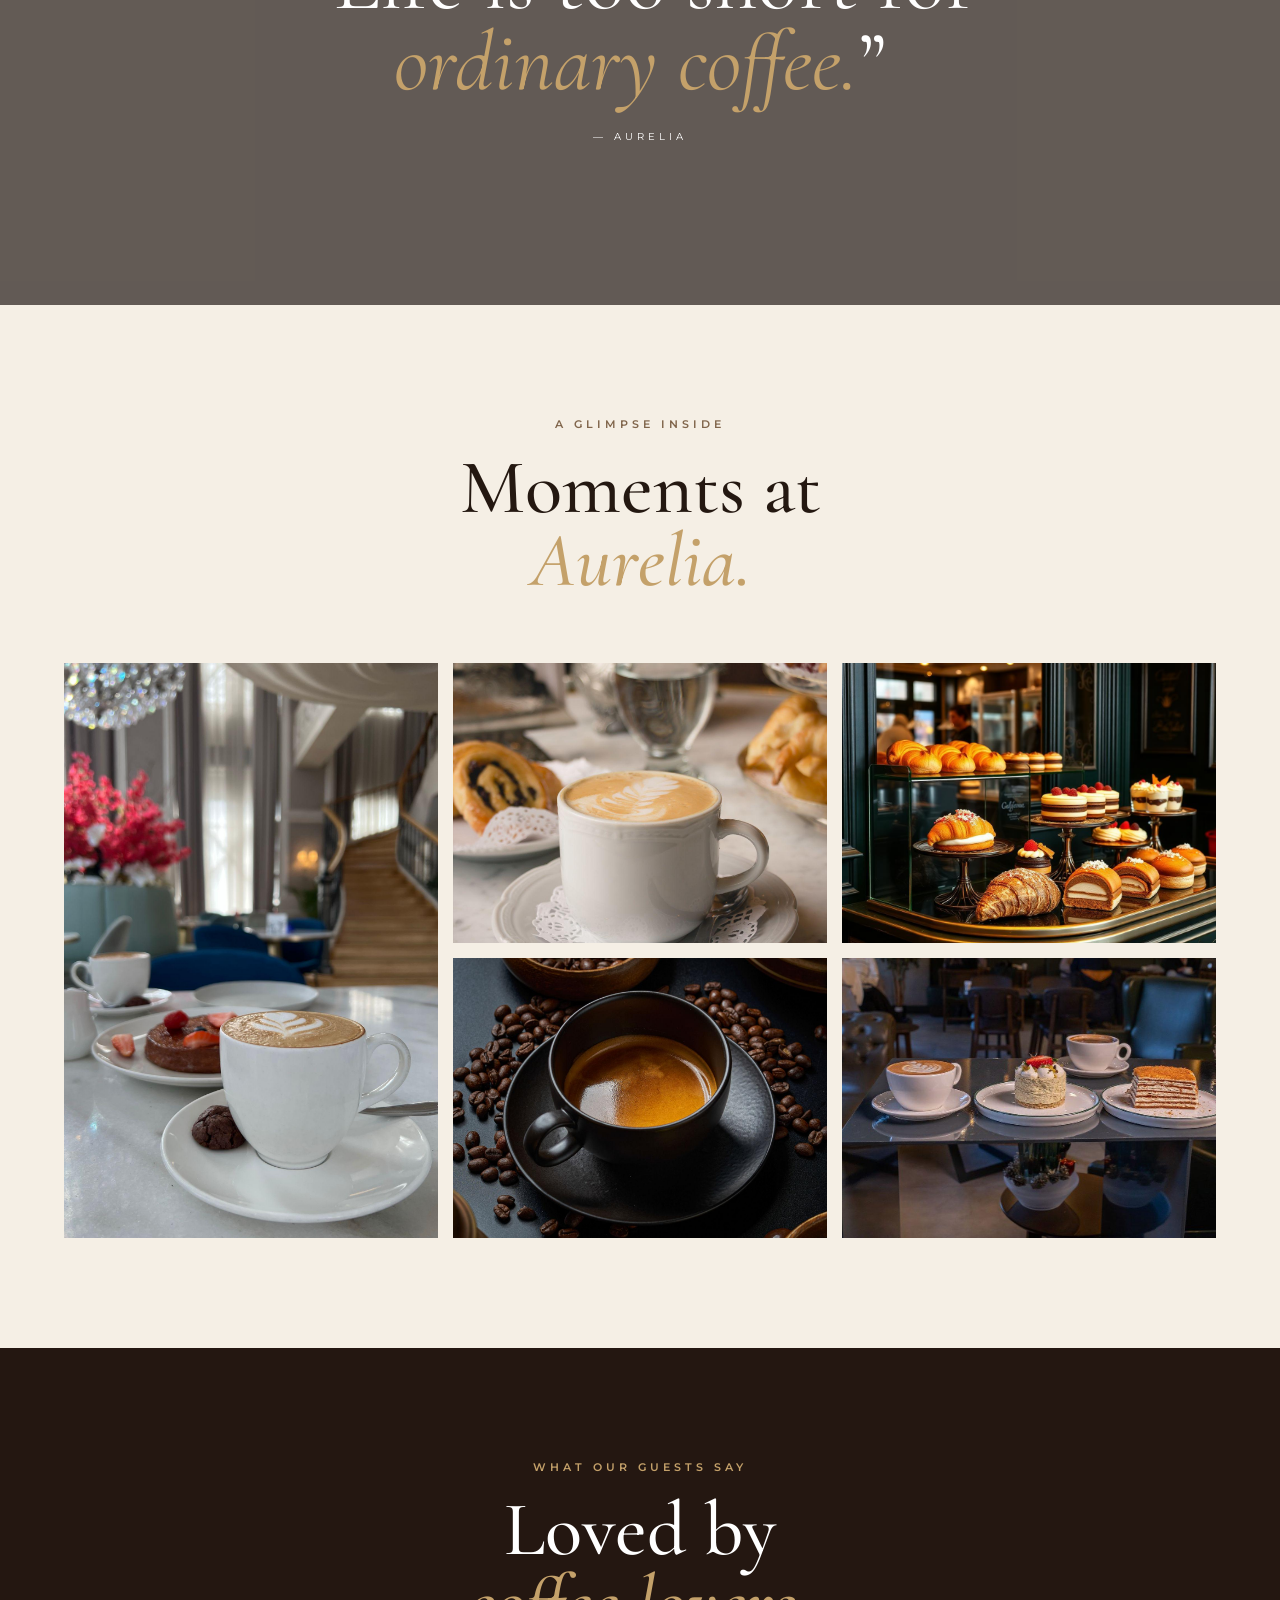
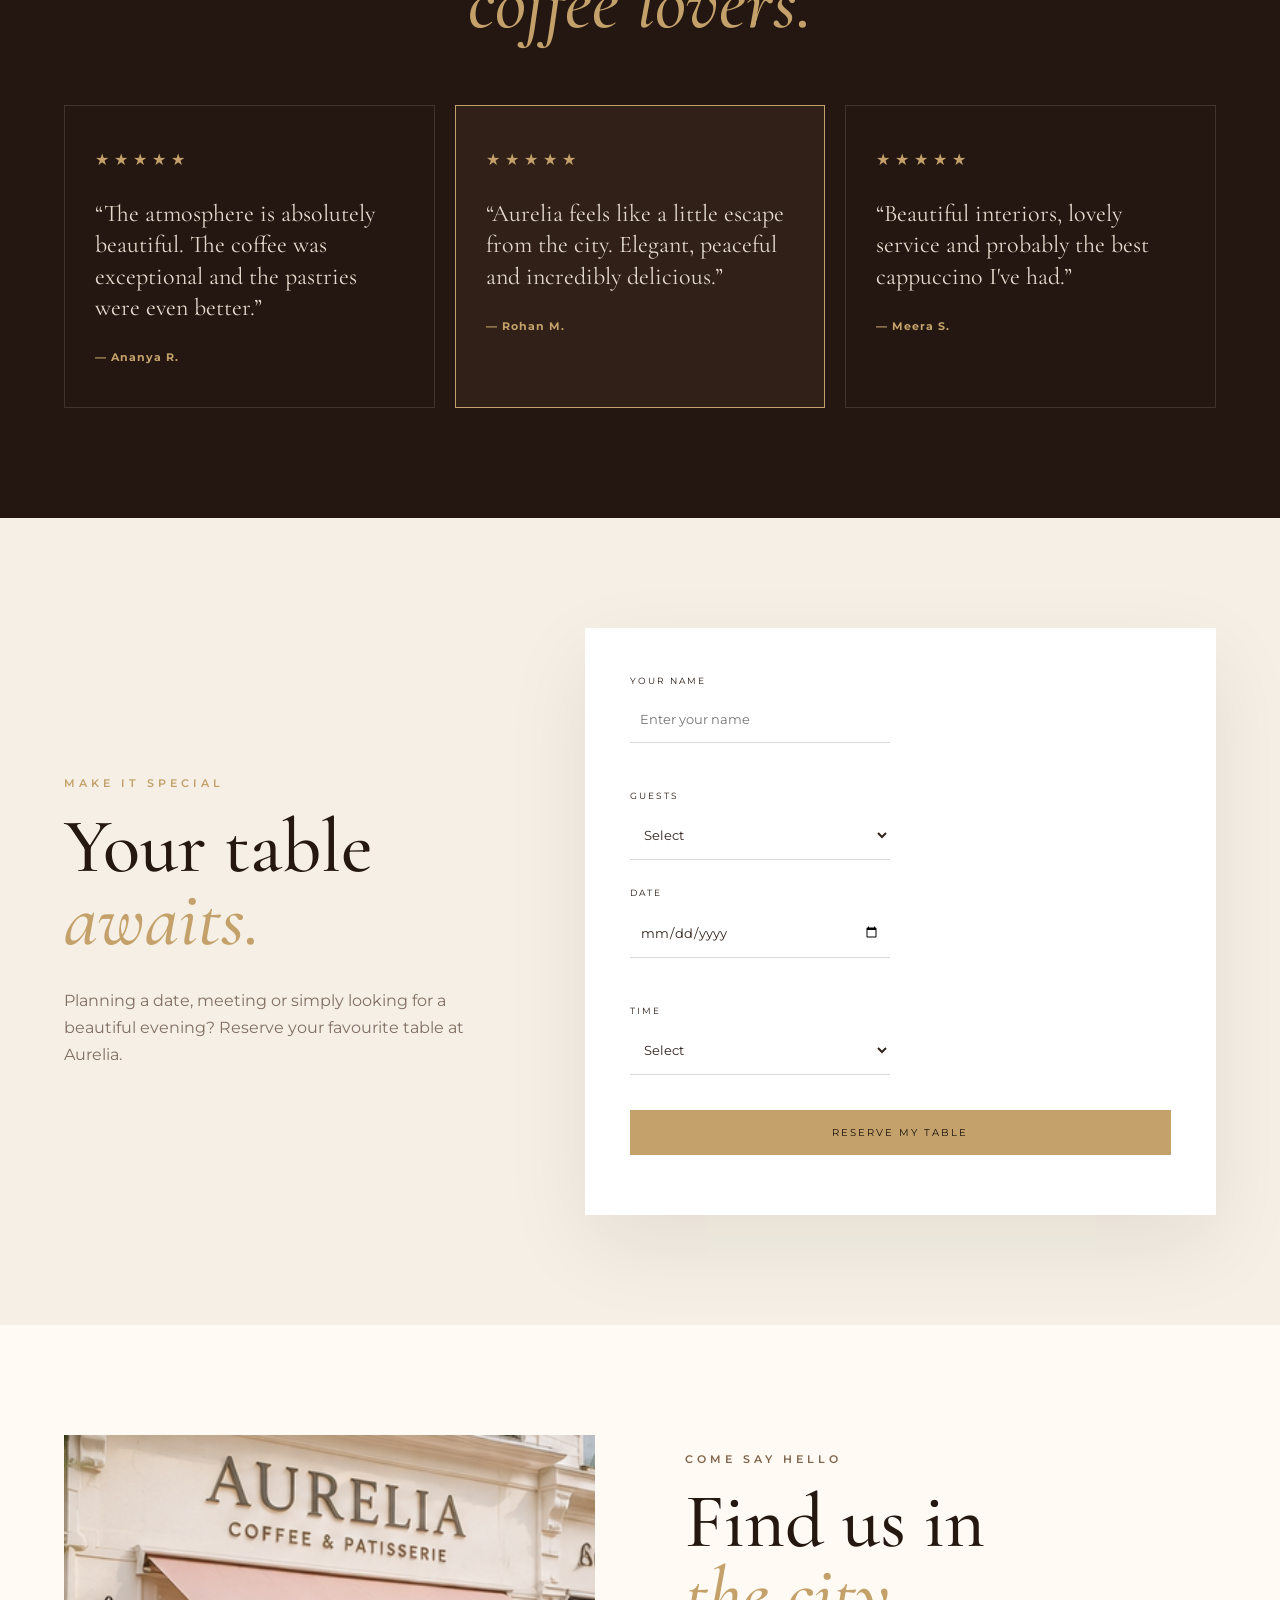
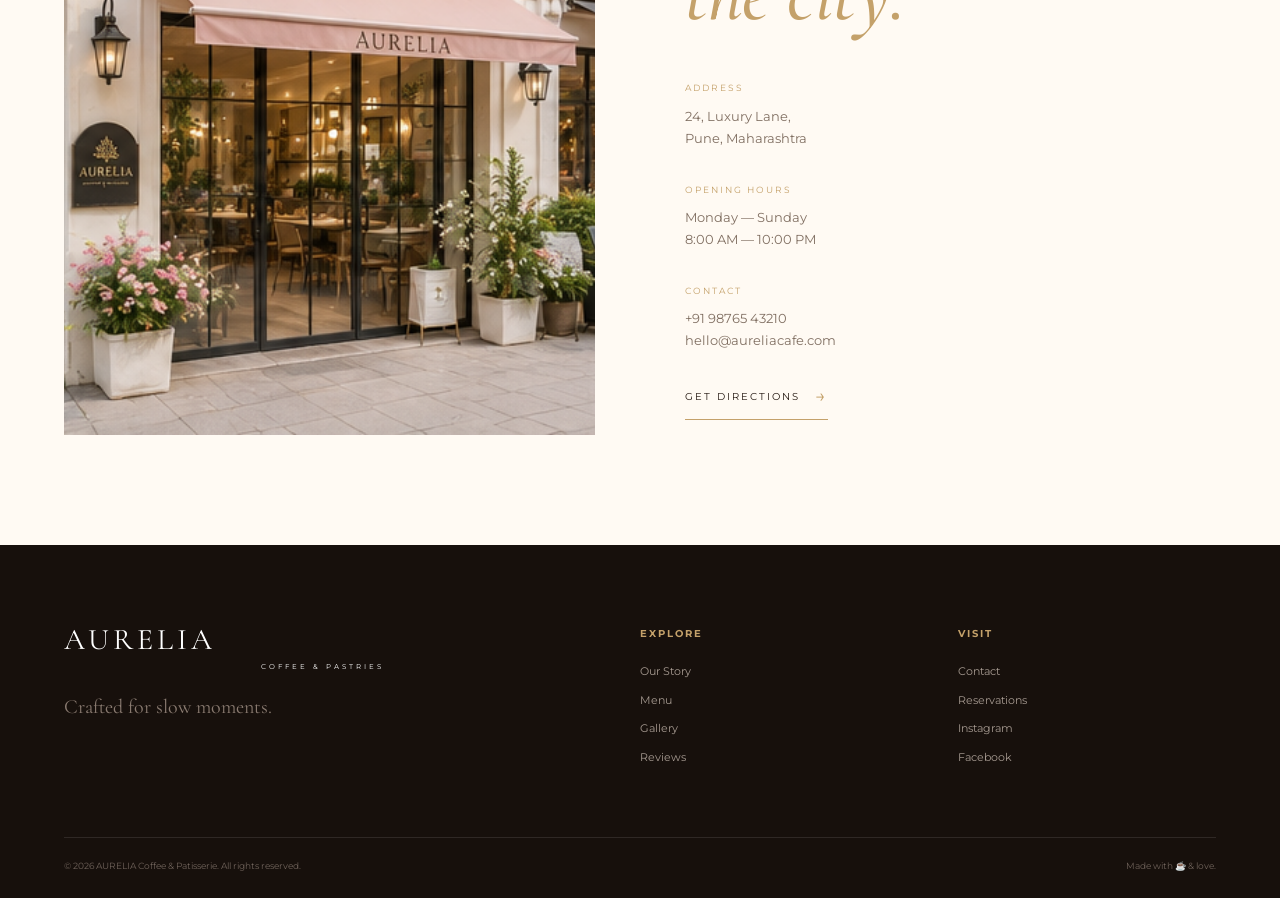
==== commit f19d150c: "Add files via upload" ====
--- a/index.html
+++ b/index.html
@@ -24,7 +24,7 @@
 
 <body>
 
-    <!-- ================= HEADER ================= -->
+    <!-- HEADER -->
 
     <header class="header">
 
@@ -32,7 +32,7 @@
 
             <a href="#home" class="logo">
                 AURELIA
-                <span>COFFEE & PATISSERIE</span>
+                <span>COFFEE & PASTRIES </span>
             </a>
 
             <button class="menu-toggle" aria-label="Open navigation menu">
@@ -189,17 +189,17 @@
         </section>
 
 
-        <!-- ================= ABOUT ================= -->
+        <!-- ABOUT -->
 
         <section class="about section" id="about">
 
             <div class="container about-grid">
 
                 <div class="about-image reveal">
-                    <img src="images/ChatGPT Image Aug 29, 2026, 04_40_06 PM.png" width="300"
+                    <img src="images/aureliaa .png" width="300"
                         alt="Elegant Aurelia cafe interior"><br>
                         
-                        <img src="images/aurelia2.png" width="300"/>
+                        <img src="images/coffe2.jpg" width="300"/>
                 </div>
 
                 <div class="about-content reveal">
@@ -237,7 +237,7 @@
         </section>
 
 
-        <!-- ================= MENU ================= -->
+        <!--MENU-->
 
         <section class="menu-section section" id="menu">
 
@@ -310,7 +310,7 @@
                     <div class="menu-category reveal">
 
                         <div class="category-heading">
-                            <h3>From the Patisserie</h3>
+                            <h3>From the Pastries</h3>
                             <span>02</span>
                         </div>
 
@@ -355,7 +355,7 @@
         </section>
 
 
-        <!-- ================= QUOTE ================= -->
+        <!--QUOTE -->
 
         <section class="quote-section">
 
@@ -377,8 +377,7 @@
         </section>
 
 
-        <!-- ================= GALLERY ================= -->
-
+        <!-- GALLERY -->
         <section class="gallery section" id="gallery">
 
             <div class="container">
@@ -438,7 +437,7 @@
         </section>
 
 
-        <!-- ================= REVIEWS ================= -->
+        <!--REVIEWS -->
 
         <section class="reviews section" id="reviews">
 
@@ -507,7 +506,7 @@
         </section>
 
 
-        <!-- ================= RESERVATION ================= -->
+        <!--RESERVATION -->
 
         <section class="reservation section" id="reservation">
 
@@ -594,7 +593,7 @@
         </section>
 
 
-        <!-- ================= CONTACT ================= -->
+        <!--CONTACT -->
 
         <section class="contact section" id="contact">
 
@@ -602,7 +601,7 @@
 
                 <div class="contact-image reveal">
 
-                    <img src="images/Aurelia caffe.png" width="1100"
+                    <img src="images/coffee shop.png" width="2000"
                         alt="Aurelia coffee shop">
 
                 </div>
@@ -658,7 +657,7 @@
     </main>
 
 
-    <!-- ================= FOOTER ================= -->
+    <!-- FOOTER -->
 
     <footer class="footer">
 
@@ -668,7 +667,7 @@
 
                 <a href="#home" class="logo">
                     AURELIA
-                    <span>COFFEE & PATISSERIE</span>
+                    <span>COFFEE & PASTRIES</span>
                 </a>
 
                 <p>
@@ -696,8 +695,8 @@
 
                 <a href="#contact">Contact</a>
                 <a href="#reservation">Reservations</a>
-                <a href="#">Instagram</a>
-                <a href="#">Facebook</a>
+                <a href="https://www.instagram.com/">Instagram</a>
+                <a href="https://www.facebook.com/">Facebook</a>
 
             </div>
 
--- a/style.css
+++ b/style.css
@@ -1,10 +1,8 @@
-/* =========================================
-   AURELIA CAFE
-   PREMIUM LUXURY STYLES
-========================================= */
-
-
-/* ---------- RESET ---------- */
+/*AURELIA CAFE
+   PREMIUM LUXURY STYLES */
+
+
+/* RESET */
 
 * {
     margin: 0;
@@ -41,7 +39,7 @@
 }
 
 
-/* ---------- VARIABLES ---------- */
+/*VARIABLES */
 
 :root {
     --dark: #17100c;
@@ -58,7 +56,7 @@
 }
 
 
-/* ---------- COMMON ---------- */
+/* COMMON */
 
 .container {
     width: min(1180px, 90%);
@@ -114,9 +112,7 @@
 }
 
 
-/* =========================================
-   HEADER
-========================================= */
+/*  HEADER */
 
 .header {
     position: fixed;
@@ -216,9 +212,7 @@
 }
 
 
-/* =========================================
-   HERO
-========================================= */
+/*HERO */
 
 .hero {
     min-height: 100vh;
@@ -327,9 +321,7 @@
 }
 
 
-/* =========================================
-   INTRO
-========================================= */
+/*INTRO */
 
 .intro {
     background: var(--cream);
@@ -348,9 +340,7 @@
 }
 
 
-/* =========================================
-   FEATURES
-========================================= */
+/*FEATURES*/
 
 .features {
     background: var(--light);
@@ -402,9 +392,7 @@
 }
 
 
-/* =========================================
-   ABOUT
-========================================= */
+/* ABOUT*/
 
 .about {
     background: #fffaf3;
@@ -463,9 +451,7 @@
 }
 
 
-/* =========================================
-   MENU
-========================================= */
+/* MENU*/
 
 .menu-section {
     background: var(--dark);
@@ -530,9 +516,7 @@
 }
 
 
-/* =========================================
-   QUOTE
-========================================= */
+/*QUOTE */
 
 .quote-section {
     min-height: 600px;
@@ -579,9 +563,7 @@
 }
 
 
-/* =========================================
-   GALLERY
-========================================= */
+/*GALLERY */
 
 .gallery {
     background: var(--cream);
@@ -649,9 +631,7 @@
 }
 
 
-/* =========================================
-   REVIEWS
-========================================= */
+/*REVIEWS */
 
 .reviews {
     background: #241711;
@@ -695,9 +675,7 @@
 }
 
 
-/* =========================================
-   RESERVATION
-========================================= */
+/*RESERVATION */
 
 .reservation {
     background: var(--cream);
@@ -769,9 +747,7 @@
 }
 
 
-/* =========================================
-   CONTACT
-========================================= */
+/*CONTACT*/
 
 .contact {
     background: #fffaf3;
@@ -808,9 +784,7 @@
 }
 
 
-/* =========================================
-   FOOTER
-========================================= */
+/*FOOTER*/
 
 .footer {
     background: var(--dark);
@@ -865,9 +839,7 @@
 }
 
 
-/* =========================================
-   SCROLL REVEAL
-========================================= */
+/* SCROLL REVEAL */
 
 .reveal {
     opacity: 0;
@@ -881,9 +853,7 @@
 }
 
 
-/* =========================================
-   RESPONSIVE
-========================================= */
+/*RESPONSIVE */
 
 @media (max-width: 900px) {
 
